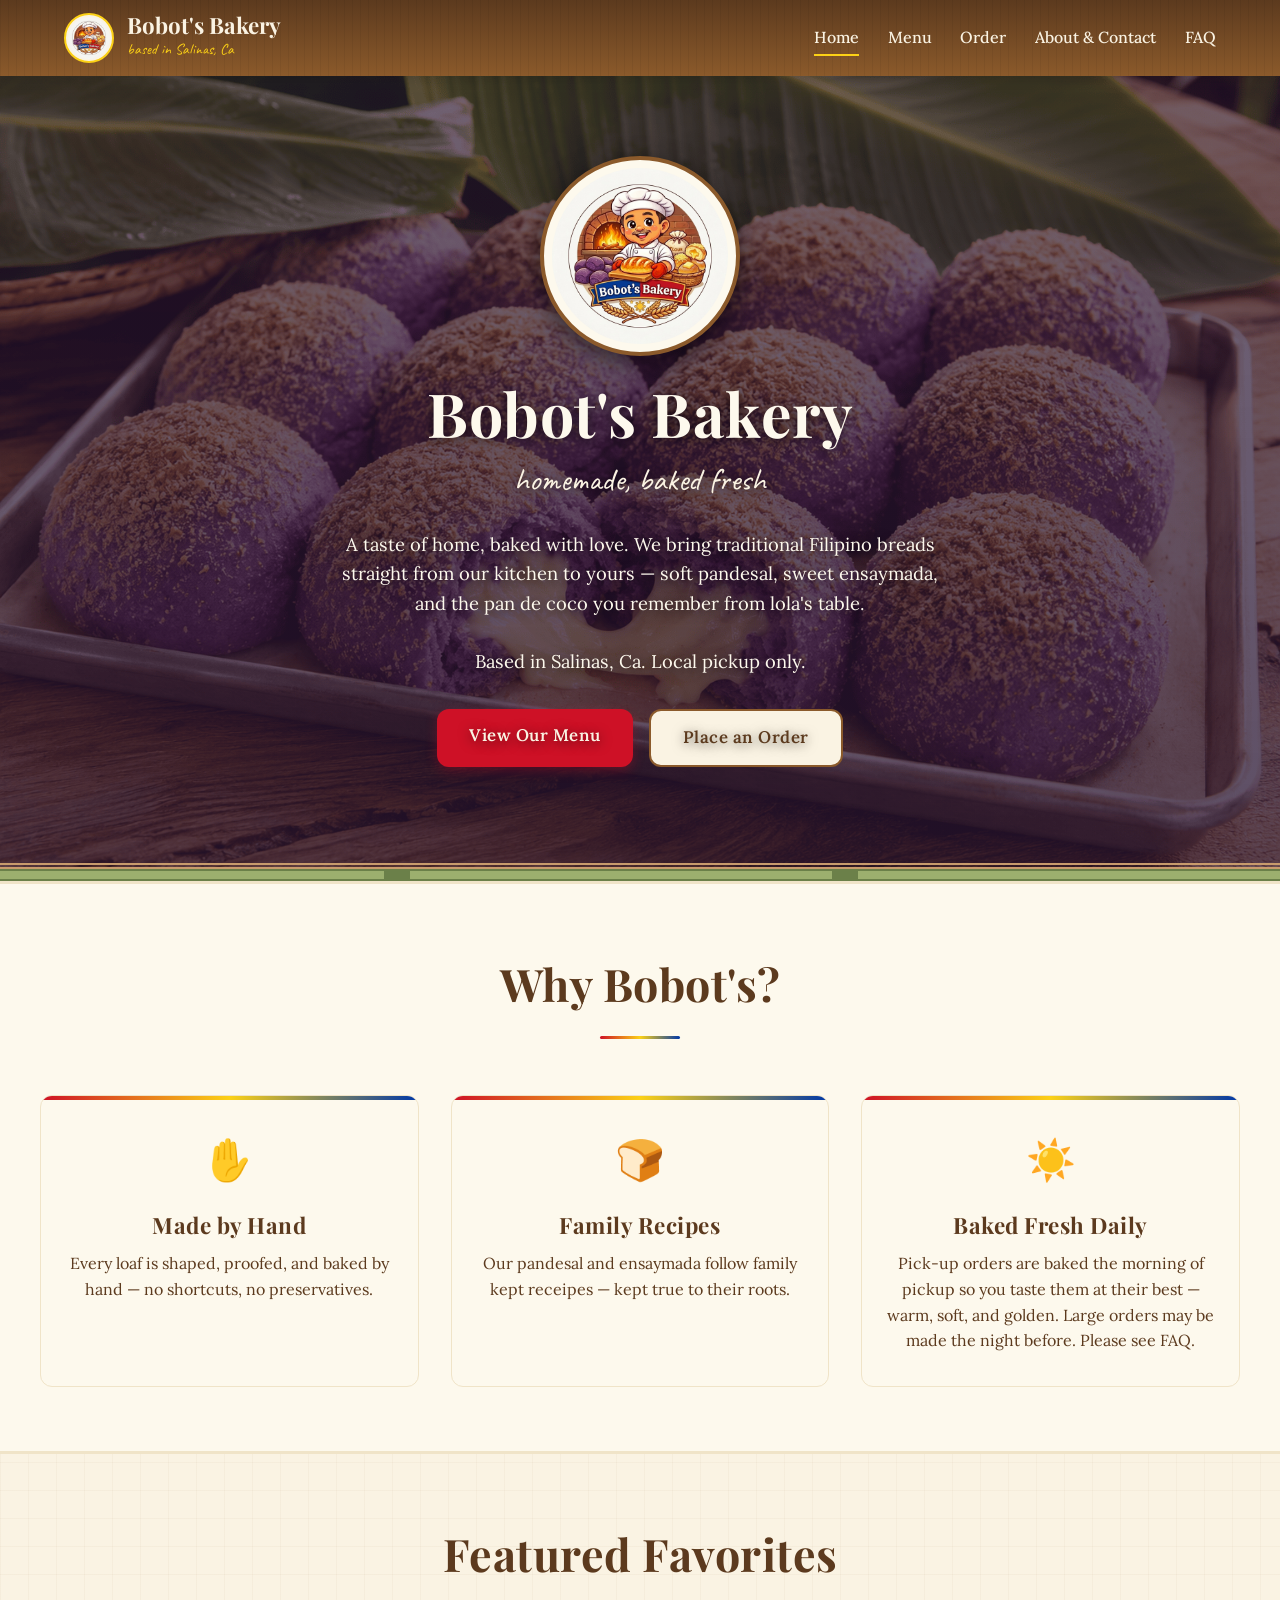
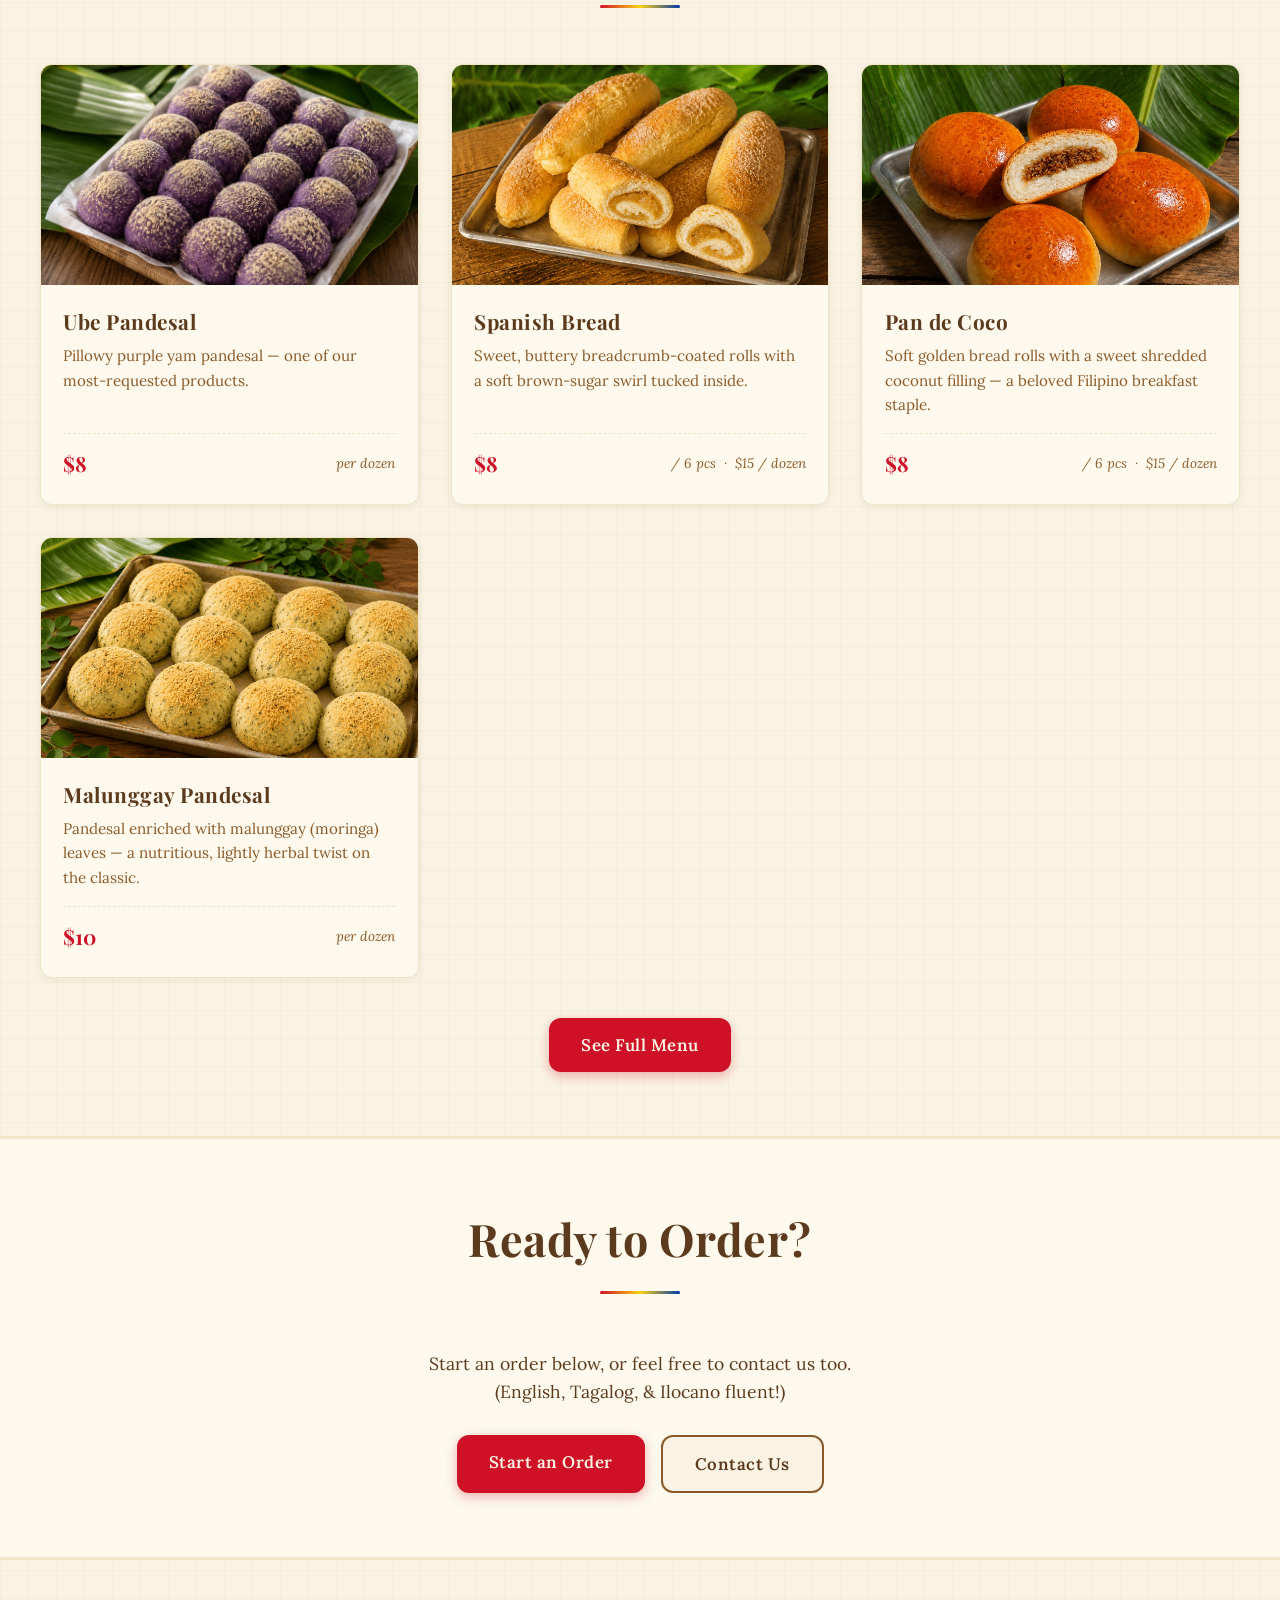
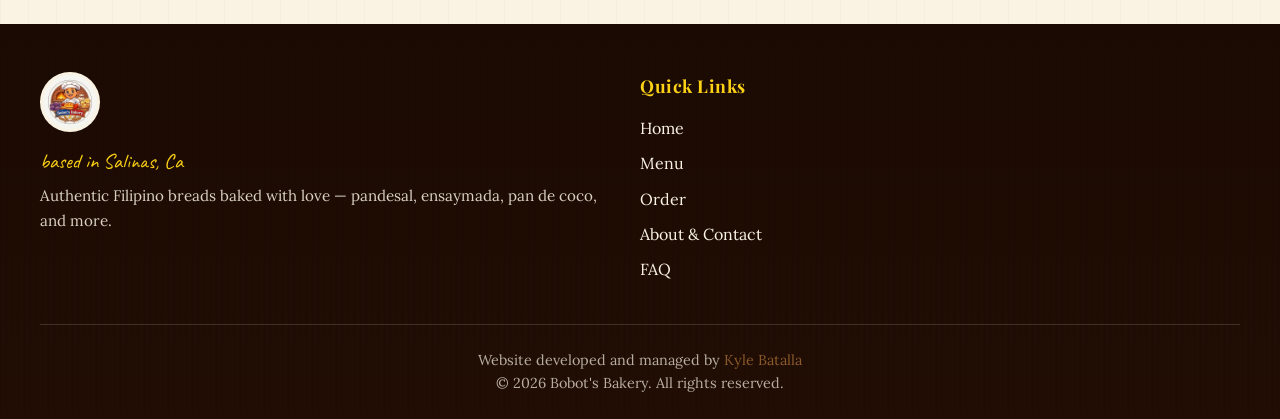
==== index.html @ acd52912 "add seo" ====
<!DOCTYPE html>
<html lang="en">
<head>
  <meta charset="UTF-8">
  <meta name="viewport" content="width=device-width, initial-scale=1.0">
  <title>Filipino Bakery in Salinas, CA | Fresh Pandesal & Ube Bread</title>
  <meta name="description" content="Authentic Filipino bakery in Salinas, California. Pandesal, ensaymada, spanish bread, pan de coco — homemade and baked fresh daily.">
  <link rel="icon" type="image/svg+xml" href="images/logo.png">
  <link href="https://fonts.googleapis.com/css2?family=Playfair+Display:wght@400;700&family=Lora:wght@400;500;600&family=Caveat:wght@400;700&display=swap" rel="stylesheet">
  <link rel="stylesheet" href="styles.css">
  <script type="application/ld+json">
  {
    "@context": "https://schema.org",
    "@type": "Bakery",
    "name": "Bobots Bakery",
    "image": "https://bobotsbakery.com/images/logo.png",
    "address": {
      "@type": "PostalAddress",
      "addressLocality": "Salinas",
      "addressRegion": "CA",
      "addressCountry": "US"
    },
    "servesCuisine": "Filipino",
    "url": "https://bobotsbakery.com"
  }
</script>
</head>
<body>
  <header class="site-header">
    <div class="nav-container">
      <a href="index.html" class="brand">
        <img src="images/logo.png" alt="Bobot's Bakery logo">
        <div class="brand-text">
          <span class="brand-name">Bobot's Bakery</span>
          <span class="brand-sub">based in Salinas, Ca</span>
        </div>
      </a>
      <button class="nav-toggle" aria-label="Toggle navigation">&#9776;</button>
      <ul class="nav-links">
        <li><a href="index.html" class="active">Home</a></li>
        <li><a href="menu.html">Menu</a></li>
        <li><a href="order.html">Order</a></li>
        <li><a href="contact.html">About &amp; Contact</a></li>
        <li><a href="faq.html">FAQ</a></li>
      </ul>
    </div>
  </header>

  <main>
    <section class="hero hero-home">
      <div class="hero-inner">
        <img src="images/logo.png" alt="Bobot's Bakery" class="hero-logo">
        <h1>Bobot's Bakery</h1>
        <p class="tagline">homemade, baked fresh</p>
        <p class="lead">
          A taste of home, baked with love. We bring traditional Filipino breads
          straight from our kitchen to yours — soft pandesal, sweet ensaymada,
          and the pan de coco you remember from lola's table.
          <br><br>
          Based in Salinas, Ca. Local pickup only.
        </p>
        <div class="btn-row">
          <a href="menu.html" class="btn btn-primary">View Our Menu</a>
          <a href="order.html" class="btn btn-secondary">Place an Order</a>
        </div>
      </div>
    </section>

    <div class="bamboo-divider"></div>

    <section class="section-alt">
      <div class="container">
        <h2 class="section-title">Why Bobot's?</h2>
        <div class="featured-grid">
          <div class="feature-card">
            <div class="feature-icon">&#9995;</div>
            <h3>Made by Hand</h3>
            <p>Every loaf is shaped, proofed, and baked by hand — no shortcuts, no preservatives.</p>
          </div>
          <div class="feature-card">
            <div class="feature-icon">&#127838;</div>
            <h3>Family Recipes</h3>
            <p>Our pandesal and ensaymada follow family kept receipes — kept true to their roots.</p>
          </div>
          <div class="feature-card">
            <div class="feature-icon">&#9728;&#65039;</div>
            <h3>Baked Fresh Daily</h3>
            <p>Pick-up orders are baked the morning of pickup so you taste them at their best — warm, soft, and golden. Large orders may be made the night before. Please see FAQ.</p>
          </div>
        </div>
      </div>
    </section>

    <section>
      <div class="container">
        <h2 class="section-title">Featured Favorites</h2>
        <div class="menu-grid">

          <article class="menu-item">
            <div class="menu-item-img">
              <img src="images/ubepandesal2.png" alt="Ube Pandesal placeholder">
            </div>
            <div class="menu-item-body">
              <h3>Ube Pandesal</h3>
              <p class="menu-item-desc">Pillowy purple yam pandesal — one of our most-requested products.</p>
              <div class="menu-item-price">
                <span class="price-amount">$8</span>
                <span class="price-unit">per dozen</span>
              </div>
            </div>
          </article>
          
          <article class="menu-item">
            <div class="menu-item-img">
              <img src="images/spanish2.png" alt="Spanish Bread placeholder">
            </div>
            <div class="menu-item-body">
              <h3>Spanish Bread</h3>
              <p class="menu-item-desc">Sweet, buttery breadcrumb-coated rolls with a soft brown-sugar swirl tucked inside.</p>
              <div class="menu-item-price">
                <span class="price-amount">$8</span>
                <span class="price-unit">/ 6 pcs &nbsp;·&nbsp; $15 / dozen</span>
              </div>
            </div>
          </article>

          <article class="menu-item">
            <div class="menu-item-img">
              <img src="images/coco2.png" alt="Pan de coco placeholder">
            </div>
            <div class="menu-item-body">
              <h3>Pan de Coco</h3>
              <p class="menu-item-desc">Soft golden bread rolls with a sweet shredded coconut filling — a beloved Filipino breakfast staple.</p>
              <div class="menu-item-price">
                <span class="price-amount">$8</span>
                <span class="price-unit">/ 6 pcs &nbsp;·&nbsp; $15 / dozen</span>
              </div>
            </div>
          </article>

          <article class="menu-item">
            <div class="menu-item-img">
              <img src="images/mal3.png"  alt="Malunggay placeholder">
            </div>
            <div class="menu-item-body">
              <h3>Malunggay Pandesal</h3>
              <p class="menu-item-desc">Pandesal enriched with malunggay (moringa) leaves — a nutritious, lightly herbal twist on the classic.</p>
             <div class="menu-item-price">
                <span class="price-amount">$10</span>
                <span class="price-unit">per dozen</span>
              </div>
            </div>
          </article>

        </div>
        <div style="text-align:center; margin-top:2.5rem;">
          <a href="menu.html" class="btn btn-primary">See Full Menu</a>
        </div>
      </div>
    </section>

    <section class="section-alt">
      <div class="container" style="text-align:center; max-width:700px;">
        <h2 class="section-title">Ready to Order?</h2>
        <p style="font-size:1.1rem; margin-bottom:1.8rem;">
          Start an order below, or feel free to contact us too.<br>(English, Tagalog, & Ilocano fluent!)
        </p>
        <div class="btn-row">
          <a href="order.html" class="btn btn-primary">Start an Order</a>
          <a href="contact.html" class="btn btn-secondary">Contact Us</a>
        </div>
      </div>
    </section>
  </main>

  <footer class="site-footer">
    <div class="footer-grid">
      <div class="footer-brand">
        <img src="images/logo.png" alt="Bobot's Bakery">
        <p style="font-family: var(--font-accent); font-size:1.3rem; color: var(--flag-yellow); margin-bottom:0.4rem;">based in Salinas, Ca</p>
        <p style="font-size:0.95rem; opacity:0.85;">Authentic Filipino breads baked with love — pandesal, ensaymada, pan de coco, and more.</p>
      </div>
      <div>
        <h4>Quick Links</h4>
        <ul>
          <li><a href="index.html">Home</a></li>
          <li><a href="menu.html">Menu</a></li>
          <li><a href="order.html">Order</a></li>
          <li><a href="contact.html">About &amp; Contact</a></li>
          <li><a href="faq.html">FAQ</a></li>
        </ul>
      </div>

    </div>
    <div class="footer-bottom">
      Website developed and managed by <a href="https://kylejbatalla.github.io/Portfolio-Website/">Kyle Batalla</a><br>
      &copy; <span id="year">2026</span> Bobot's Bakery. All rights reserved.
    </div>
  </footer>

  <script src="config.js"></script>
  <script src="script.js"></script>
</body>
</html>
---- styles.css ----
:root {
  /* Warm wood & bamboo palette */
  --cream: #faf3e3;
  --cream-light: #fdf9ed;
  --cream-dark: #f0e4c8;
  --wood-light: #c89b6c;
  --wood: #8b5a2b;
  --wood-dark: #5c3a1e;
  --bamboo: #9caf6e;
  --bamboo-dark: #6b8049;

  /* Filipino flag accents (from logo) */
  --flag-red: #ce1126;
  --flag-blue: #0038a8;
  --flag-yellow: #fcd116;

  /* Bread-inspired tones */
  --crust: #b87a3d;
  --ube: #6b4a8a;
  --pandan: #8fb86c;

  /* Type */
  --font-display: 'Playfair Display', 'Georgia', serif;
  --font-body: 'Lora', 'Georgia', serif;
  --font-accent: 'Caveat', 'Brush Script MT', cursive;

  /* Layout */
  --max-w: 1200px;
  --radius: 12px;
}

* { box-sizing: border-box; margin: 0; padding: 0; }

html { scroll-behavior: smooth; }

body {
  font-family: var(--font-body);
  color: var(--wood-dark);
  background-color: var(--cream);
  line-height: 1.6;
  /* Bahay kubo bamboo weave texture using SVG pattern */
  background-image:
    repeating-linear-gradient(0deg, rgba(139,90,43,0.04) 0px, rgba(139,90,43,0.04) 1px, transparent 1px, transparent 28px),
    repeating-linear-gradient(90deg, rgba(139,90,43,0.04) 0px, rgba(139,90,43,0.04) 1px, transparent 1px, transparent 28px);
}

img { max-width: 100%; display: block; }

a { color: var(--wood); text-decoration: none; transition: color 0.2s; }
a:hover { color: var(--flag-red); }

/* ===== TYPOGRAPHY ===== */
h1, h2, h3, h4 {
  font-family: var(--font-display);
  color: var(--wood-dark);
  font-weight: 700;
  letter-spacing: 0.5px;
}

h1 { font-size: clamp(2.2rem, 5vw, 3.8rem); line-height: 1.1; }
h2 { font-size: clamp(1.8rem, 4vw, 2.8rem); margin-bottom: 1rem; }
h3 { font-size: 1.4rem; margin-bottom: 0.5rem; }

.tagline {
  font-family: var(--font-accent);
  font-size: 1.6rem;
  color: var(--flag-red);
  font-weight: 400;
}

.section-title {
  text-align: center;
  position: relative;
  padding-bottom: 1rem;
  margin-bottom: 2.5rem;
}

.section-title::after {
  content: '';
  display: block;
  width: 80px;
  height: 3px;
  background: linear-gradient(to right, var(--flag-red), var(--flag-yellow), var(--flag-blue));
  margin: 1rem auto 0;
  border-radius: 2px;
}

/* ===== HEADER / NAV ===== */
.site-header {
  background: linear-gradient(180deg, #5c3a1e 0%, #8b5a2b 100%);
  color: var(--cream);
  position: sticky;
  top: 0;
  z-index: 100;
  box-shadow: 0 2px 12px rgba(0,0,0,0.15);
  /* Wood grain effect */
  background-image:
    linear-gradient(180deg, #5c3a1e 0%, #8b5a2b 100%),
    repeating-linear-gradient(90deg, rgba(0,0,0,0.05) 0px, rgba(0,0,0,0.05) 1px, transparent 1px, transparent 8px);
  background-blend-mode: multiply;
}

.nav-container {
  max-width: var(--max-w);
  margin: 0 auto;
  padding: 0.8rem 1.5rem;
  display: flex;
  align-items: center;
  justify-content: space-between;
}

.brand {
  display: flex;
  align-items: center;
  gap: 0.8rem;
}

.brand img {
  width: 50px;
  height: 50px;
  border-radius: 50%;
  background: var(--cream);
  padding: 2px;
  border: 2px solid var(--flag-yellow);
}

.brand-text { display: flex; flex-direction: column; }
.brand-name {
  font-family: var(--font-display);
  font-size: 1.4rem;
  color: var(--cream);
  font-weight: 700;
  line-height: 1;
}
.brand-sub {
  font-family: var(--font-accent);
  font-size: 0.95rem;
  color: var(--flag-yellow);
}

.nav-links {
  list-style: none;
  display: flex;
  gap: 1.8rem;
  align-items: center;
}

.nav-links a {
  color: var(--cream);
  font-weight: 500;
  font-size: 1rem;
  position: relative;
  padding: 0.3rem 0;
}

.nav-links a:hover { color: var(--flag-yellow); }

.nav-links a.active::after,
.nav-links a:hover::after {
  content: '';
  position: absolute;
  left: 0; right: 0; bottom: -4px;
  height: 2px;
  background: var(--flag-yellow);
}

.nav-toggle {
  display: none;
  background: none;
  border: none;
  color: var(--cream);
  font-size: 1.8rem;
  cursor: pointer;
}

/* ===== HERO ===== */
.hero {
  position: relative;
  padding: 5rem 1.5rem 6rem;
  text-align: center;
  background:
    linear-gradient(rgba(250,243,227,0.85), rgba(250,243,227,0.95)),
    repeating-linear-gradient(45deg, rgba(139,90,43,0.06) 0px, rgba(139,90,43,0.06) 2px, transparent 2px, transparent 12px);
  border-bottom: 6px double var(--wood-light);
}

.hero-inner {
  max-width: 800px;
  margin: 0 auto;
}

.hero img.hero-logo {
  width: 200px;
  height: 200px;
  margin: 0 auto 1.5rem;
  border-radius: 50%;
  background: var(--cream-light);
  padding: 8px;
  border: 4px solid var(--wood);
  box-shadow: 0 8px 24px rgba(92,58,30,0.25);
}

.hero h1 {
  color: var(--wood-dark);
  margin-bottom: 0.5rem;
}

.hero .tagline {
  font-size: 2rem;
  margin-bottom: 1.5rem;
}

.hero p.lead {
  font-size: 1.15rem;
  color: var(--wood);
  margin-bottom: 2rem;
  max-width: 600px;
  margin-left: auto;
  margin-right: auto;
}

/* Home page hero: ube pandesal photo background */
.hero.hero-home {
  background:
    linear-gradient(rgba(40, 20, 50, 0.65), rgba(40, 20, 50, 0.75)),
    url("images/ubepancheese.png") center / cover no-repeat;
}

.hero.hero-home .hero-inner {
  position: relative;
  z-index: 1;
  text-shadow: 0 2px 12px rgba(0, 0, 0, 0.6);
}

.hero.hero-home img.hero-logo {
  box-shadow: 0 8px 24px rgba(0, 0, 0, 0.5);
}

.hero.hero-home h1 {
  color: var(--cream-light);
}

.hero.hero-home .tagline {
  color: var(--cream);
}

.hero.hero-home p.lead {
  color: var(--cream-light);
}

/* ===== BUTTONS ===== */
.btn {
  display: inline-block;
  padding: 0.85rem 2rem;
  font-family: var(--font-body);
  font-size: 1.05rem;
  font-weight: 600;
  border-radius: var(--radius);
  cursor: pointer;
  transition: all 0.25s ease;
  border: none;
  text-align: center;
  letter-spacing: 0.5px;
}

.btn-primary {
  background: var(--flag-red);
  color: var(--cream);
  box-shadow: 0 4px 12px rgba(206,17,38,0.3);
}
.btn-primary:hover {
  background: #a00d1e;
  color: var(--cream);
  transform: translateY(-2px);
  box-shadow: 0 6px 16px rgba(206,17,38,0.4);
}

.btn-secondary {
  background: var(--cream);
  color: var(--wood-dark);
  border: 2px solid var(--wood);
}
.btn-secondary:hover {
  background: var(--wood);
  color: var(--cream);
  transform: translateY(-2px);
}

.btn-row {
  display: flex;
  gap: 1rem;
  justify-content: center;
  flex-wrap: wrap;
}

/* ===== SECTIONS ===== */
section {
  padding: 4rem 1.5rem;
}

.container {
  max-width: var(--max-w);
  margin: 0 auto;
}

.section-alt {
  background: var(--cream-light);
  border-top: 3px solid var(--cream-dark);
  border-bottom: 3px solid var(--cream-dark);
}

/* ===== FEATURED CARDS (Home) ===== */
.featured-grid {
  display: grid;
  grid-template-columns: repeat(auto-fit, minmax(260px, 1fr));
  gap: 2rem;
  margin-top: 2rem;
}

.feature-card {
  background: var(--cream-light);
  border: 1px solid var(--cream-dark);
  border-radius: var(--radius);
  padding: 2rem 1.5rem;
  text-align: center;
  transition: transform 0.25s, box-shadow 0.25s;
  position: relative;
  overflow: hidden;
}

.feature-card::before {
  content: '';
  position: absolute;
  top: 0; left: 0; right: 0;
  height: 4px;
  background: linear-gradient(to right, var(--flag-red), var(--flag-yellow), var(--flag-blue));
}

.feature-card:hover {
  transform: translateY(-4px);
  box-shadow: 0 10px 25px rgba(92,58,30,0.15);
}

.feature-icon {
  font-size: 2.5rem;
  margin-bottom: 1rem;
}

/* ===== MENU GRID ===== */
.menu-categories {
  display: flex;
  justify-content: center;
  gap: 0.5rem;
  margin-bottom: 2rem;
  flex-wrap: wrap;
}

.menu-grid {
  display: grid;
  grid-template-columns: repeat(auto-fill, minmax(280px, 1fr));
  gap: 2rem;
}

.menu-item {
  background: var(--cream-light);
  border-radius: var(--radius);
  overflow: hidden;
  border: 1px solid var(--cream-dark);
  box-shadow: 0 2px 8px rgba(92,58,30,0.08);
  transition: transform 0.25s, box-shadow 0.25s;
  display: flex;
  flex-direction: column;
}

.menu-item:hover {
  transform: translateY(-4px);
  box-shadow: 0 8px 20px rgba(92,58,30,0.15);
}

.menu-item-img {
  width: 100%;
  height: 220px;
  background: var(--cream-dark);
  display: flex;
  align-items: center;
  justify-content: center;
  position: relative;
  overflow: hidden;
}

.menu-item-img svg {
  width: 100%;
  height: 100%;
}

.menu-item-img .placeholder-label {
  position: absolute;
  bottom: 0.5rem;
  right: 0.5rem;
  background: rgba(255,255,255,0.85);
  font-size: 0.7rem;
  padding: 0.15rem 0.5rem;
  border-radius: 4px;
  color: var(--wood-dark);
  font-style: italic;
}

.menu-item-body {
  padding: 1.2rem 1.4rem 1.5rem;
  flex: 1;
  display: flex;
  flex-direction: column;
}

.menu-item h3 {
  font-size: 1.3rem;
  margin-bottom: 0.4rem;
}

.menu-item-desc {
  color: var(--wood);
  font-size: 0.95rem;
  margin-bottom: 1rem;
  flex: 1;
}

.menu-item-price {
  display: flex;
  justify-content: space-between;
  align-items: center;
  padding-top: 0.8rem;
  border-top: 1px dashed var(--cream-dark);
}

.price-amount {
  font-family: var(--font-display);
  font-size: 1.3rem;
  color: var(--flag-red);
  font-weight: 700;
}

.price-unit {
  font-size: 0.85rem;
  color: var(--wood);
  font-style: italic;
}

/* ===== ORDER PAGE ===== */
.order-wrapper {
  max-width: 800px;
  margin: 0 auto;
}

.coming-soon-banner {
  background: linear-gradient(135deg, var(--flag-yellow) 0%, #f4b942 100%);
  color: var(--wood-dark);
  padding: 1.2rem 1.5rem;
  border-radius: var(--radius);
  margin-bottom: 2rem;
  border: 2px dashed var(--wood);
  text-align: center;
}

.coming-soon-banner strong {
  font-family: var(--font-display);
  font-size: 1.2rem;
  display: block;
  margin-bottom: 0.3rem;
}

.order-form {
  background: var(--cream-light);
  padding: 2.5rem;
  border-radius: var(--radius);
  border: 1px solid var(--cream-dark);
  box-shadow: 0 4px 16px rgba(92,58,30,0.1);
  position: relative;
}

.form-group {
  margin-bottom: 1.5rem;
}

.form-group label {
  display: block;
  margin-bottom: 0.4rem;
  font-weight: 600;
  color: var(--wood-dark);
}

.form-group input,
.form-group textarea,
.form-group select {
  width: 100%;
  padding: 0.7rem 0.9rem;
  border: 1px solid var(--cream-dark);
  border-radius: 8px;
  font-family: var(--font-body);
  font-size: 1rem;
  background: var(--cream);
  color: var(--wood-dark);
  transition: border-color 0.2s, box-shadow 0.2s;
}

.form-group input:focus,
.form-group textarea:focus,
.form-group select:focus {
  outline: none;
  border-color: var(--wood);
  box-shadow: 0 0 0 3px rgba(139,90,43,0.15);
}

/* Date inputs: iOS Safari hides the native calendar icon and ignores some
   sizing rules. Reset its appearance so it matches other inputs, and draw
   our own calendar icon via background SVG. */
.form-group input[type="date"] {
  -webkit-appearance: none;
  appearance: none;
  position: relative; /* positioning context for the picker-indicator overlay */
  min-height: calc(1rem * 1.6 + 0.7rem * 2 + 2px); /* match text-input height */
  padding-right: 2.4rem; /* room for the icon */
  background-image: url("data:image/svg+xml;utf8,<svg xmlns='http://www.w3.org/2000/svg' viewBox='0 0 24 24' fill='none' stroke='%238b5a2b' stroke-width='2' stroke-linecap='round' stroke-linejoin='round'><rect x='3' y='4' width='18' height='18' rx='2' ry='2'/><line x1='16' y1='2' x2='16' y2='6'/><line x1='8' y1='2' x2='8' y2='6'/><line x1='3' y1='10' x2='21' y2='10'/></svg>");
  background-repeat: no-repeat;
  background-position: right 0.85rem center;
  background-size: 1.1rem 1.1rem;
}

/* Hide the desktop-Chrome native indicator since we now draw our own,
   so the icon doesn't appear twice on Chrome. We stretch the invisible
   indicator over the entire input so clicking anywhere in the field
   opens the date picker (Chromium only fires the picker via this element,
   not via clicks on the input's text area). */
.form-group input[type="date"]::-webkit-calendar-picker-indicator {
  opacity: 0;
  position: absolute;
  inset: 0;
  width: auto;
  height: auto;
  cursor: pointer;
}

/* Firefox-only: Gecko ignores ::-webkit-calendar-picker-indicator and has
   no equivalent pseudo-element, so the native icon can't be hidden.
   Drop our custom SVG on Firefox and let the native indicator show. */
@-moz-document url-prefix() {
  .form-group input[type="date"] {
    background-image: none;
    padding-right: 0.9rem;
  }
}

/* Indeterminate progress bar shown while an order is being sent.
   A red/yellow Philippine-flag-themed stripe slides left-to-right. */
.bobots-progress {
  position: relative;
  height: 10px;
  width: 100%;
  background: rgba(139, 90, 43, 0.15); /* faint wood-tone track */
  border-radius: 5px;
  overflow: hidden;
  margin-top: 0.75rem;
}
.bobots-progress::after {
  content: '';
  position: absolute;
  left: -35%;
  top: 0;
  height: 100%;
  width: 35%;
  border-radius: 5px;
  background: linear-gradient(
    90deg,
    var(--flag-red) 0%,
    var(--flag-yellow) 50%,
    var(--flag-red) 100%
  );
  animation: bobots-progress-slide 1.2s ease-in-out infinite;
}
@keyframes bobots-progress-slide {
  0%   { left: -35%; }
  100% { left: 100%; }
}

.form-row {
  display: grid;
  grid-template-columns: 1fr 1fr;
  gap: 1rem;
}

.order-items-table {
  width: 100%;
  border-collapse: collapse;
  margin-bottom: 1rem;
}

.order-items-table th {
  text-align: left;
  padding: 0.6rem 0.5rem;
  border-bottom: 2px solid var(--wood);
  color: var(--wood-dark);
  font-family: var(--font-display);
}

.order-items-table td {
  padding: 0.6rem 0.5rem;
  border-bottom: 1px solid var(--cream-dark);
}

.order-items-table input[type="number"] {
  width: 70px;
  padding: 0.4rem;
  border: 1px solid var(--cream-dark);
  border-radius: 6px;
  background: var(--cream);
}

.disabled-overlay {
  position: relative;
}

.disabled-overlay::after {
  content: 'Online ordering coming soon';
  position: absolute;
  bottom: -2.5rem;
  left: 0; right: 0;
  text-align: center;
  font-style: italic;
  color: var(--wood);
  font-size: 0.9rem;
}

/* ===== CONTACT PAGE ===== */
.contact-grid {
  display: grid;
  grid-template-columns: 1fr 1fr;
  gap: 2.5rem;
  margin-top: 2rem;
}

.contact-card {
  background: var(--cream-light);
  padding: 2rem;
  border-radius: var(--radius);
  border: 1px solid var(--cream-dark);
}

.contact-card h3 {
  display: flex;
  align-items: center;
  gap: 0.6rem;
  color: var(--flag-red);
}

.contact-method {
  display: flex;
  align-items: center;
  gap: 0.8rem;
  padding: 0.8rem 0;
  border-bottom: 1px dashed var(--cream-dark);
}

.contact-method:last-child { border-bottom: none; }

.contact-icon {
  width: 40px;
  height: 40px;
  background: var(--wood);
  color: var(--cream);
  border-radius: 50%;
  display: flex;
  align-items: center;
  justify-content: center;
  flex-shrink: 0;
  font-size: 1.1rem;
}

.contact-method-label {
  font-size: 0.85rem;
  color: var(--wood);
  text-transform: uppercase;
  letter-spacing: 1px;
}

.contact-method-value {
  font-size: 1.05rem;
  font-weight: 600;
  color: var(--wood-dark);
}

.about-text p {
  margin-bottom: 1rem;
  font-size: 1.05rem;
  color: var(--wood-dark);
}

/* ===== FOOTER ===== */
.site-footer {
  background: var(--wood-dark);
  color: var(--cream);
  padding: 3rem 1.5rem 1.5rem;
  margin-top: 4rem;
  /* Wooden plank texture */
  background-image:
    linear-gradient(180deg, #4a2e18 0%, #5c3a1e 100%),
    repeating-linear-gradient(90deg, rgba(0,0,0,0.08) 0px, rgba(0,0,0,0.08) 1px, transparent 1px, transparent 6px);
  background-blend-mode: multiply;
}

.footer-grid {
  max-width: var(--max-w);
  margin: 0 auto;
  display: grid;
  grid-template-columns: 2fr 1fr 1fr;
  gap: 2.5rem;
  margin-bottom: 2rem;
}

.footer-brand img {
  width: 60px;
  height: 60px;
  border-radius: 50%;
  background: var(--cream);
  padding: 3px;
  margin-bottom: 0.8rem;
}

.footer-grid h4 {
  color: var(--flag-yellow);
  font-size: 1.1rem;
  margin-bottom: 1rem;
  font-family: var(--font-display);
}

.footer-grid ul { list-style: none; }
.footer-grid li { margin-bottom: 0.6rem; }
.footer-grid a { color: var(--cream); }
.footer-grid a:hover { color: var(--flag-yellow); }

.footer-bottom {
  max-width: var(--max-w);
  margin: 0 auto;
  padding-top: 1.5rem;
  border-top: 1px solid rgba(250,243,227,0.15);
  text-align: center;
  font-size: 0.9rem;
  color: rgba(250,243,227,0.7);
}

/* ===== DECORATIVE BAHAY KUBO ELEMENTS ===== */
.bamboo-divider {
  height: 12px;
  background:
    linear-gradient(90deg,
      var(--bamboo) 0%, var(--bamboo) 30%,
      var(--bamboo-dark) 30%, var(--bamboo-dark) 32%,
      var(--bamboo) 32%, var(--bamboo) 65%,
      var(--bamboo-dark) 65%, var(--bamboo-dark) 67%,
      var(--bamboo) 67%
    );
  border-top: 2px solid var(--bamboo-dark);
  border-bottom: 2px solid var(--bamboo-dark);
  margin: 0;
}

/* ===== RESPONSIVE ===== */
@media (max-width: 768px) {
  .nav-toggle { display: block; }

  .nav-links {
    display: none;
    position: absolute;
    top: 100%;
    left: 0; right: 0;
    background: var(--wood-dark);
    flex-direction: column;
    padding: 1rem 1.5rem;
    gap: 1rem;
    border-top: 2px solid var(--flag-yellow);
  }

  .nav-links.open { display: flex; }

  .hero { padding: 3rem 1.5rem 4rem; }
  .hero img.hero-logo { width: 140px; height: 140px; }

  section { padding: 3rem 1.2rem; }

  .form-row { grid-template-columns: 1fr; }
  .contact-grid { grid-template-columns: 1fr; gap: 1.5rem; }
  .footer-grid { grid-template-columns: 1fr; gap: 1.5rem; text-align: center; }

  .order-form { padding: 1.5rem; }
  .order-items-table { font-size: 0.9rem; }

  .brand-name { font-size: 1.15rem; }
  .brand-sub { font-size: 0.85rem; }
}

@media (max-width: 480px) {
  .menu-item-img { height: 180px; }
  .menu-grid { grid-template-columns: 1fr; }
}

/* ===== PAYMENT OPTIONS (order page) ===== */
.payment-options {
  display: grid;
  grid-template-columns: repeat(3, 1fr);
  gap: 1rem;
  margin-top: 0.5rem;
}

.payment-option {
  position: relative;
  cursor: pointer;
}

.payment-option input[type="radio"] {
  position: absolute;
  opacity: 0;
  width: 0;
  height: 0;
  pointer-events: none;
}

.payment-label {
  display: flex;
  flex-direction: column;
  align-items: center;
  justify-content: center;
  gap: 0.4rem;
  padding: 1rem 0.6rem;
  background: var(--cream);
  border: 2px solid var(--cream-dark);
  border-radius: var(--radius);
  transition: all 0.2s ease;
  text-align: center;
}

.payment-option:hover .payment-label {
  border-color: var(--wood-light);
  background: var(--cream-light);
}

.payment-option input[type="radio"]:checked + .payment-label {
  border-color: var(--flag-red);
  background: #fff7f7;
  box-shadow: 0 4px 12px rgba(206, 17, 38, 0.15);
}

.payment-option input[type="radio"]:focus-visible + .payment-label {
  outline: 3px solid rgba(252, 209, 22, 0.6);
  outline-offset: 2px;
}

.payment-icon {
  font-size: 1.8rem;
  line-height: 1;
}

.payment-name {
  font-family: var(--font-display);
  font-weight: 700;
  color: var(--wood-dark);
  font-size: 1rem;
}

@media (max-width: 480px) {
  .payment-options { grid-template-columns: 1fr; }
}

/* Error state: applied to fieldset when submitted with no selection */
.payment-options.error .payment-label {
  border-color: var(--flag-red);
  background: #fff7f7;
  box-shadow: 0 0 0 3px rgba(206, 17, 38, 0.12);
}

.payment-options.shake {
  animation: payment-shake 0.45s cubic-bezier(0.36, 0.07, 0.19, 0.97) both;
}

@keyframes payment-shake {
  0%, 100% { transform: translateX(0); }
  15%      { transform: translateX(-8px); }
  30%      { transform: translateX(8px); }
  45%      { transform: translateX(-6px); }
  60%      { transform: translateX(6px); }
  75%      { transform: translateX(-3px); }
  90%      { transform: translateX(3px); }
}

.payment-error-msg {
  display: none;
  color: var(--flag-red);
  font-weight: 600;
  font-size: 0.95rem;
  margin: 0.7rem 0 0;
  padding: 0.6rem 0.9rem;
  background: #fde2e2;
  border-radius: 8px;
  border-left: 4px solid var(--flag-red);
}

.payment-error-msg.show { display: block; }

@media (prefers-reduced-motion: reduce) {
  .payment-options.shake { animation: none; }
}

/* ===== FAQ PAGE ===== */
.faq-list {
  max-width: 820px;
  margin: 0 auto;
  display: flex;
  flex-direction: column;
  gap: 1.5rem;
}

.faq-item {
  background: var(--cream-light);
  border: 1px solid var(--cream-dark);
  border-radius: var(--radius);
  padding: 1.6rem 1.8rem;
  position: relative;
  overflow: hidden;
  box-shadow: 0 2px 8px rgba(92, 58, 30, 0.06);
  transition: box-shadow 0.3s, transform 0.3s;
}

.faq-item::before {
  content: '';
  position: absolute;
  top: 0; left: 0; bottom: 0;
  width: 5px;
  background: linear-gradient(to bottom, var(--flag-red), var(--flag-yellow), var(--flag-blue));
}

.faq-item:hover {
  box-shadow: 0 6px 18px rgba(92, 58, 30, 0.12);
  transform: translateY(-2px);
}

.faq-question {
  display: flex;
  align-items: flex-start;
  gap: 0.8rem;
  font-family: var(--font-display);
  font-size: 1.25rem;
  font-weight: 700;
  color: var(--wood-dark);
  line-height: 1.35;
  margin-bottom: 0;
}

.faq-question .q-mark {
  color: var(--flag-red);
  font-weight: 700;
  font-size: 1.4rem;
  flex-shrink: 0;
  margin-top: -0.1rem;
}

.faq-answer {
  display: flex;
  align-items: flex-start;
  gap: 0.8rem;
  margin-top: 0;
  font-size: 1.05rem;
  color: var(--wood);
  line-height: 1.6;
  /* hidden state */
  opacity: 0;
  max-height: 0;
  transform: translateY(20px);
  overflow: hidden;
  transition:
    opacity 0.6s ease 0.15s,
    transform 0.6s cubic-bezier(0.2, 0.8, 0.2, 1) 0.15s,
    max-height 0.7s ease,
    margin-top 0.4s ease;
}

.faq-answer .a-mark {
  color: var(--bamboo-dark);
  font-family: var(--font-display);
  font-weight: 700;
  font-size: 1.15rem;
  flex-shrink: 0;
  margin-top: 0.1rem;
}

/* Revealed state — IntersectionObserver adds .visible */
.faq-item.visible .faq-answer {
  opacity: 1;
  transform: translateY(0);
  max-height: 600px;
  margin-top: 0.9rem;
}

/* If visitor prefers reduced motion or has JS disabled, show answers immediately */
@media (prefers-reduced-motion: reduce) {
  .faq-answer {
    opacity: 1;
    transform: none;
    max-height: 600px;
    margin-top: 0.9rem;
    transition: none;
  }
}

.no-js .faq-answer {
  opacity: 1;
  transform: none;
  max-height: 600px;
  margin-top: 0.9rem;
}

/* FAQ intro / footer */
.faq-intro {
  text-align: center;
  max-width: 640px;
  margin: 0 auto 2.5rem;
  font-size: 1.05rem;
  color: var(--wood);
}

.faq-still-have-questions {
  text-align: center;
  margin-top: 3rem;
  padding: 2rem;
  background: var(--cream-light);
  border-radius: var(--radius);
  border: 2px dashed var(--wood-light);
  max-width: 700px;
  margin-left: auto;
  margin-right: auto;
}
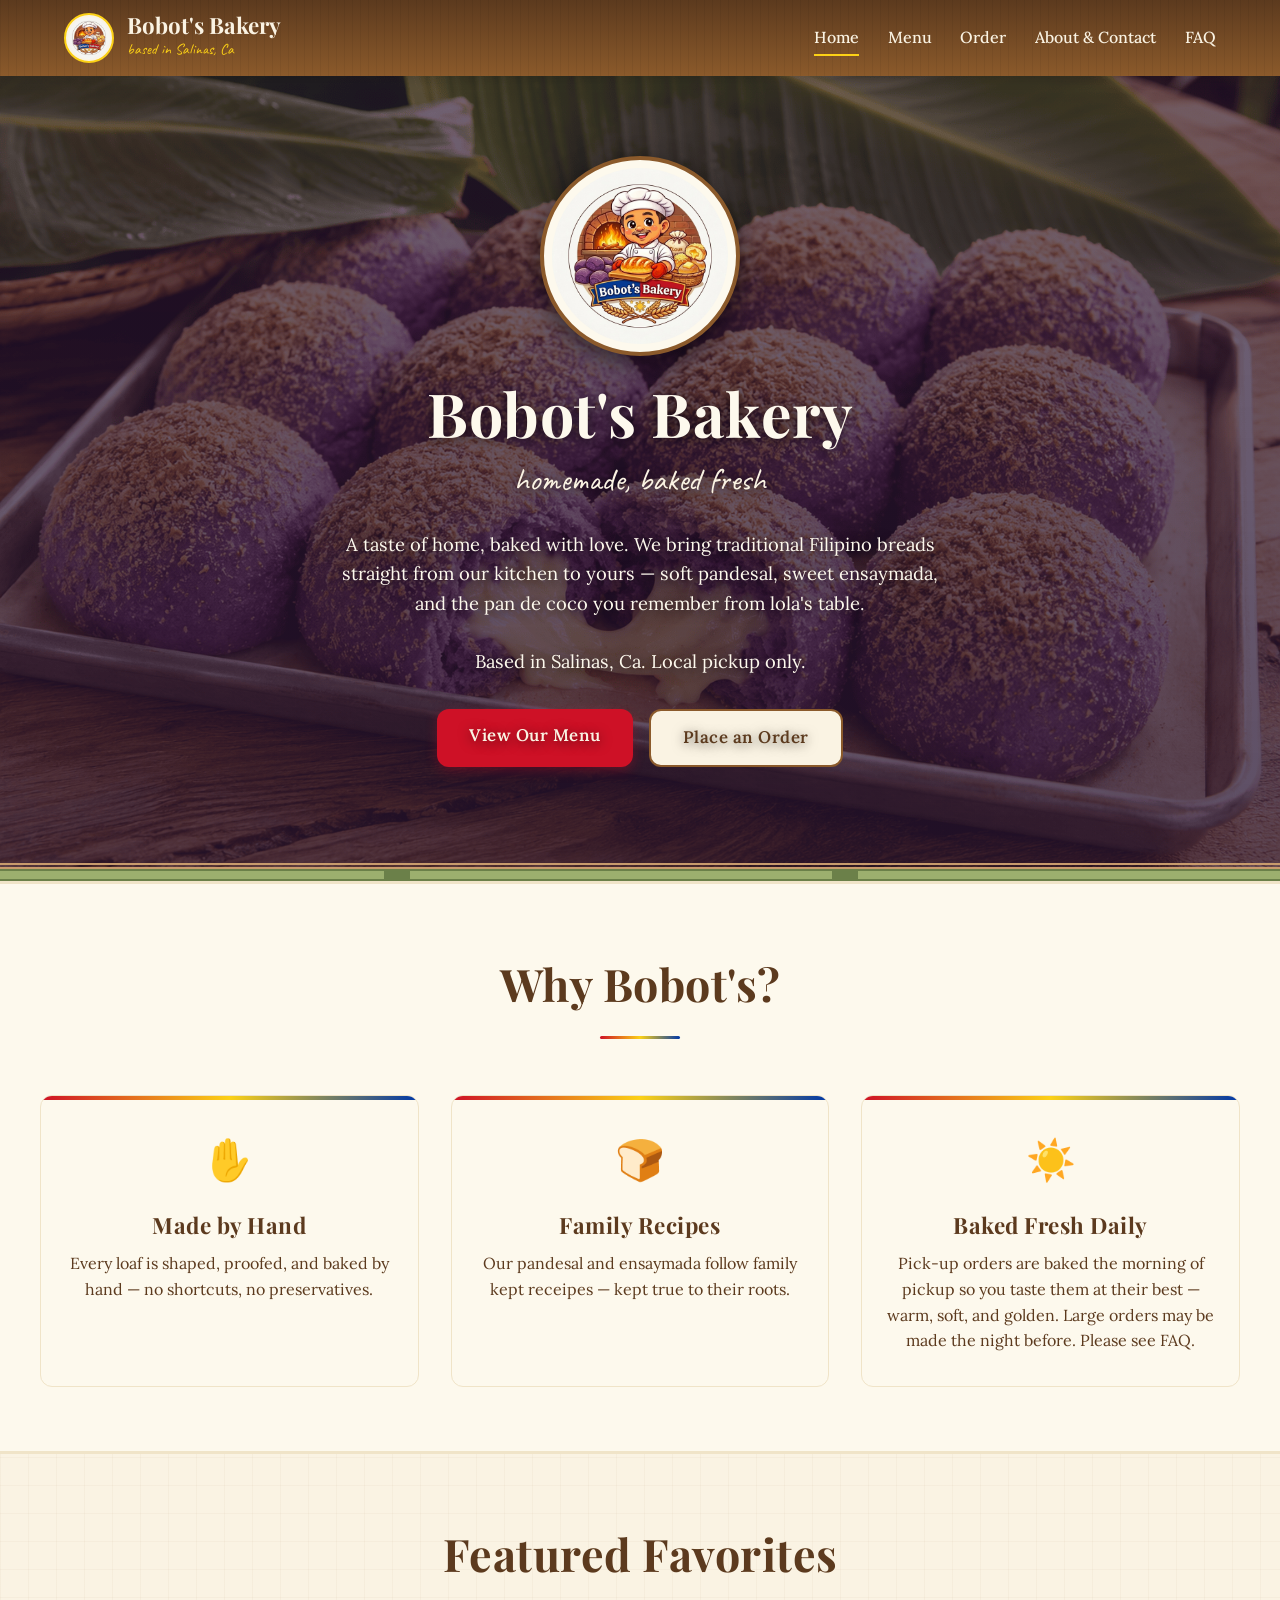
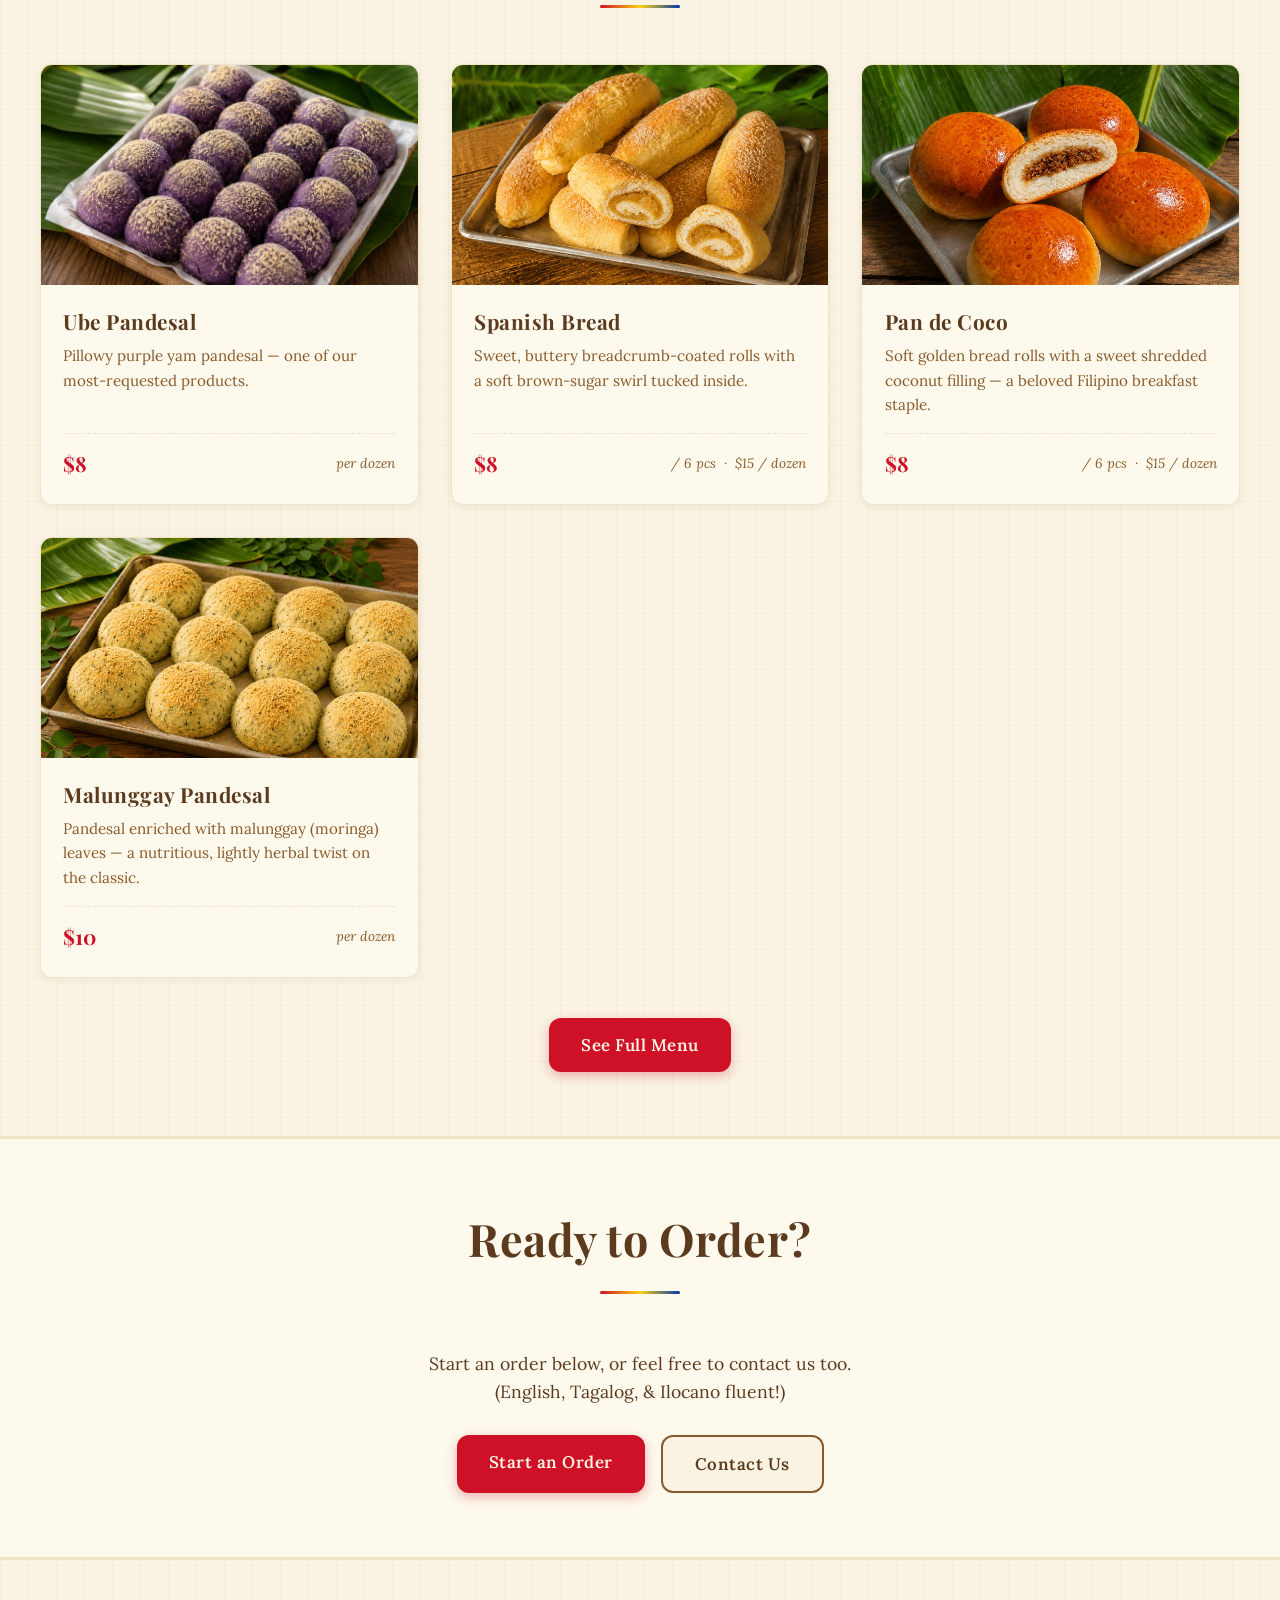
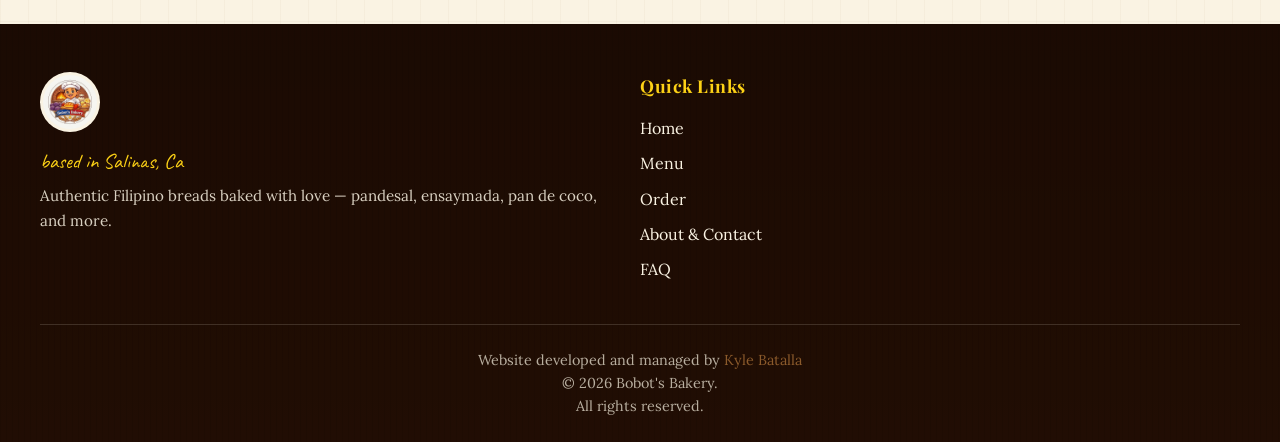
==== commit 91381d07: "update footer" ====
--- a/index.html
+++ b/index.html
@@ -194,7 +194,7 @@
     </div>
     <div class="footer-bottom">
       Website developed and managed by <a href="https://kylejbatalla.github.io/Portfolio-Website/">Kyle Batalla</a><br>
-      &copy; <span id="year">2026</span> Bobot's Bakery. All rights reserved.
+      &copy; <span id="year">2026</span> Bobot's Bakery.<br>All rights reserved.
     </div>
   </footer>
 
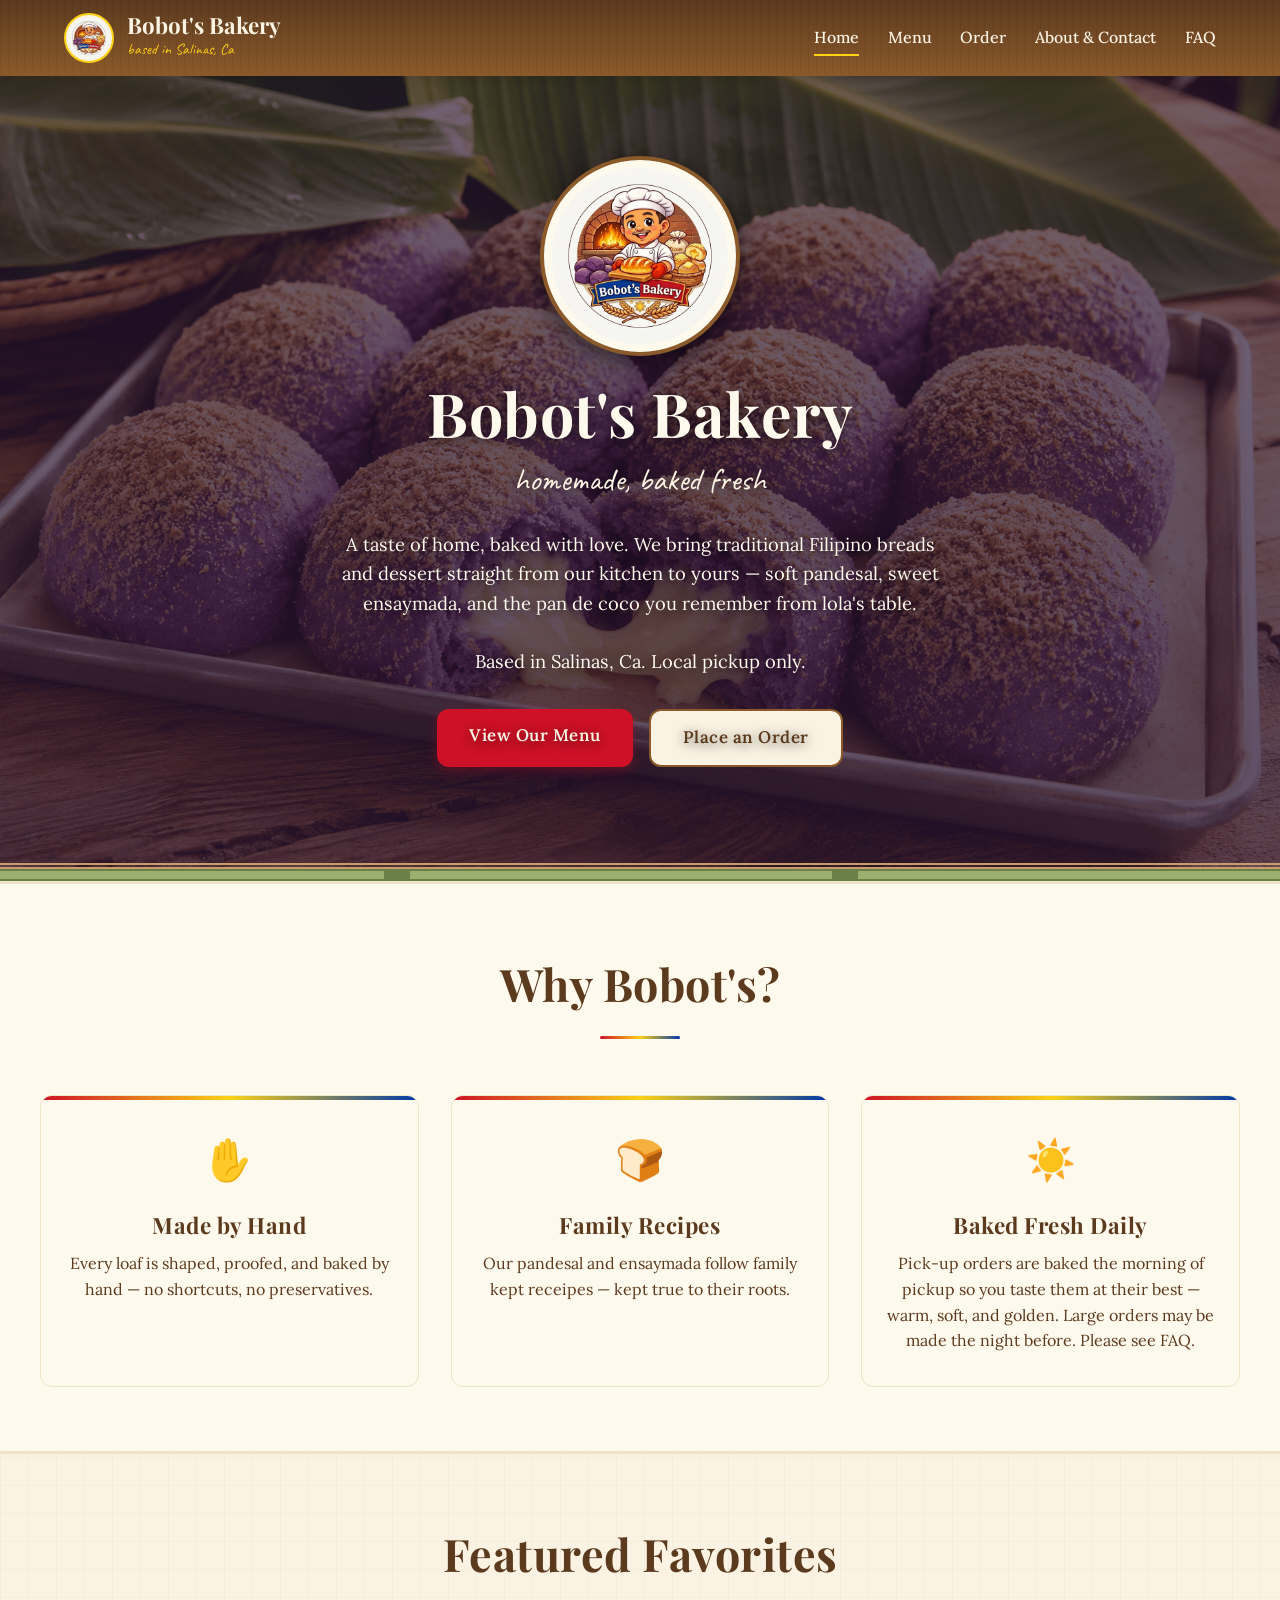
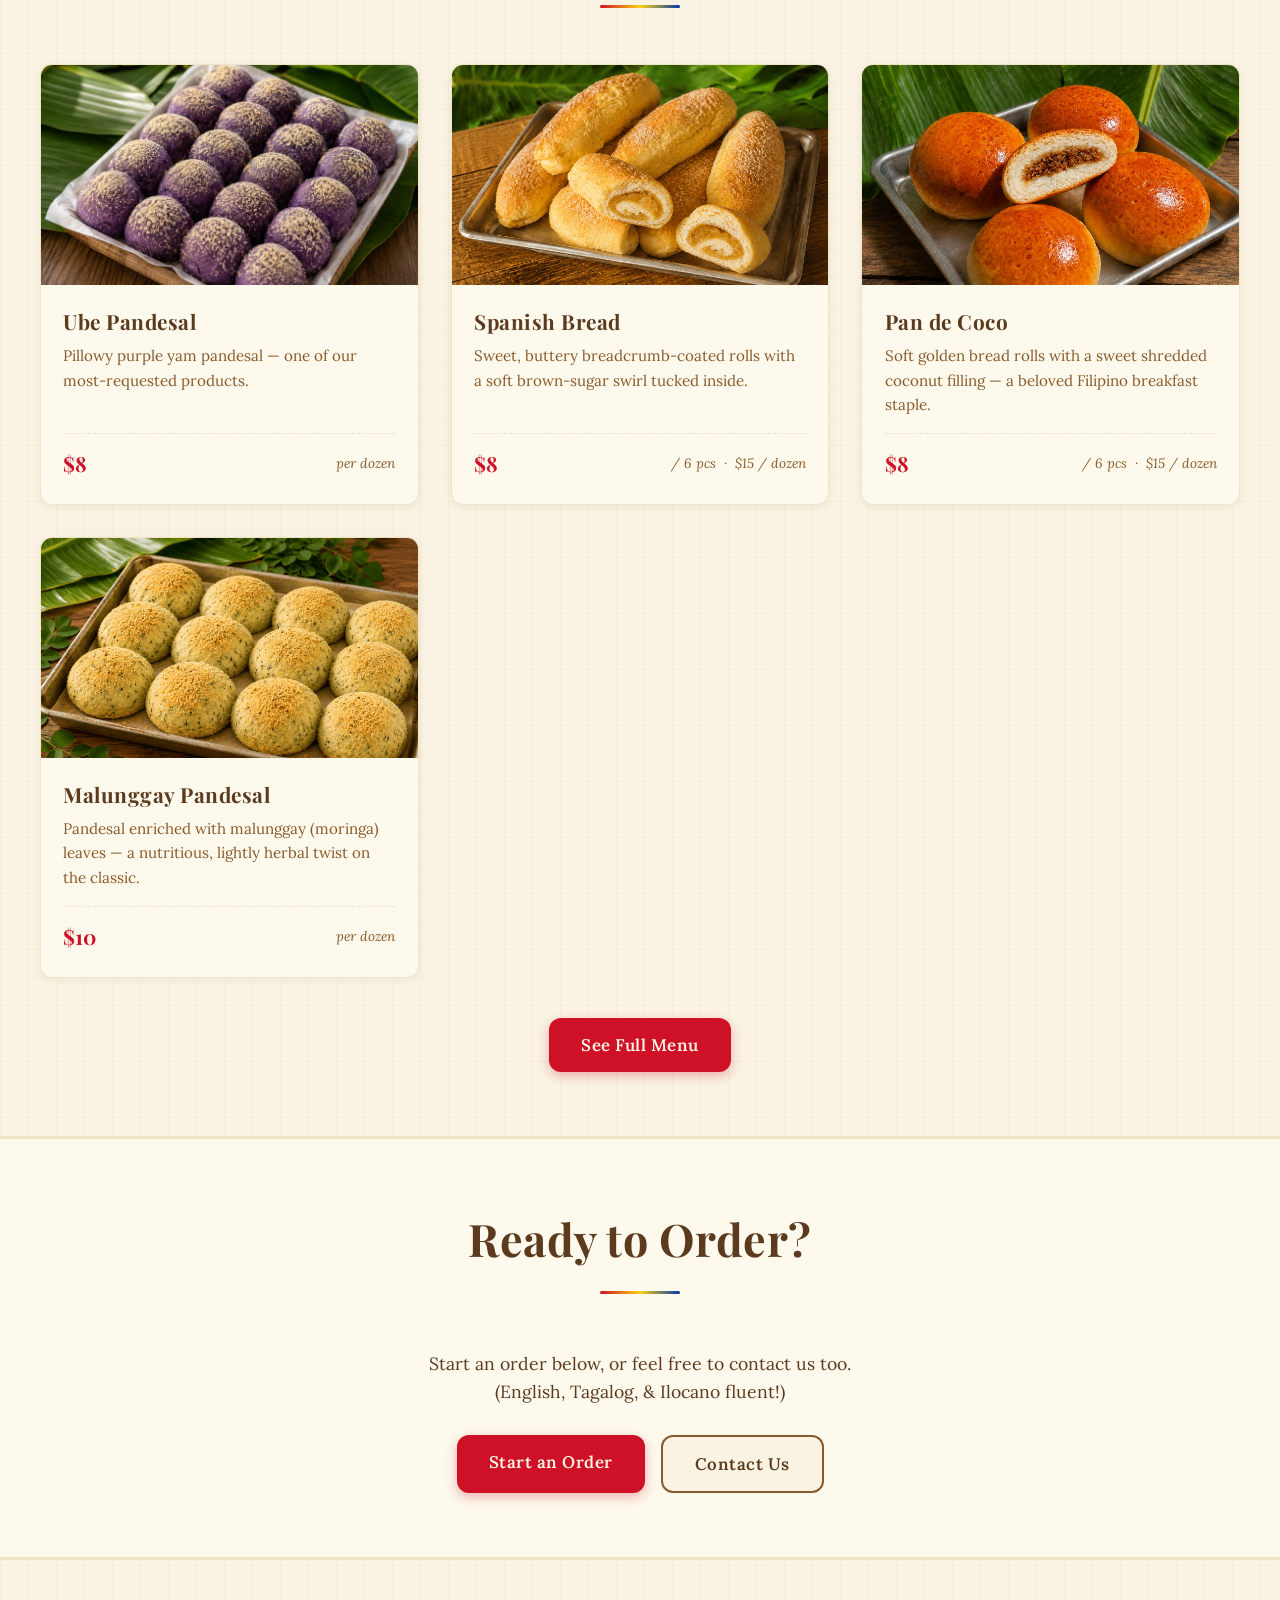
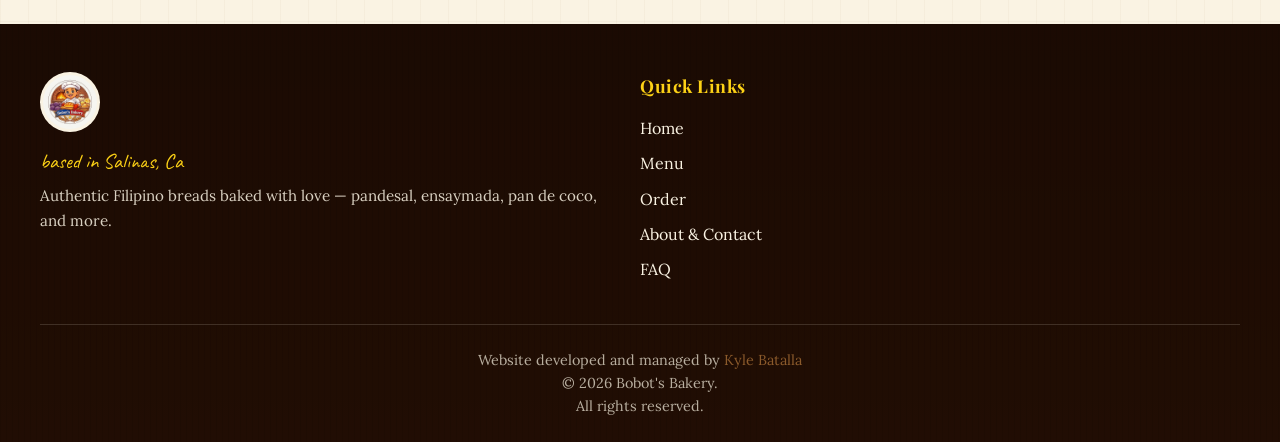
==== commit ef2f8549: "Update bio" ====
--- a/index.html
+++ b/index.html
@@ -4,7 +4,7 @@
   <meta charset="UTF-8">
   <meta name="viewport" content="width=device-width, initial-scale=1.0">
   <title>Filipino Bakery in Salinas, CA | Fresh Pandesal & Ube Bread</title>
-  <meta name="description" content="Authentic Filipino bakery in Salinas, California. Pandesal, ensaymada, spanish bread, pan de coco — homemade and baked fresh daily.">
+  <meta name="description" content="Authentic Filipino bakery in Salinas, California serving Filipino desserts. Pandesal, ensaymada, spanish bread, and pan de coco.">
   <link rel="icon" type="image/svg+xml" href="images/logo.png">
   <link href="https://fonts.googleapis.com/css2?family=Playfair+Display:wght@400;700&family=Lora:wght@400;500;600&family=Caveat:wght@400;700&display=swap" rel="stylesheet">
   <link rel="stylesheet" href="styles.css">
@@ -54,7 +54,7 @@
         <p class="tagline">homemade, baked fresh</p>
         <p class="lead">
           A taste of home, baked with love. We bring traditional Filipino breads
-          straight from our kitchen to yours — soft pandesal, sweet ensaymada,
+          and dessert straight from our kitchen to yours — soft pandesal, sweet ensaymada,
           and the pan de coco you remember from lola's table.
           <br><br>
           Based in Salinas, Ca. Local pickup only.
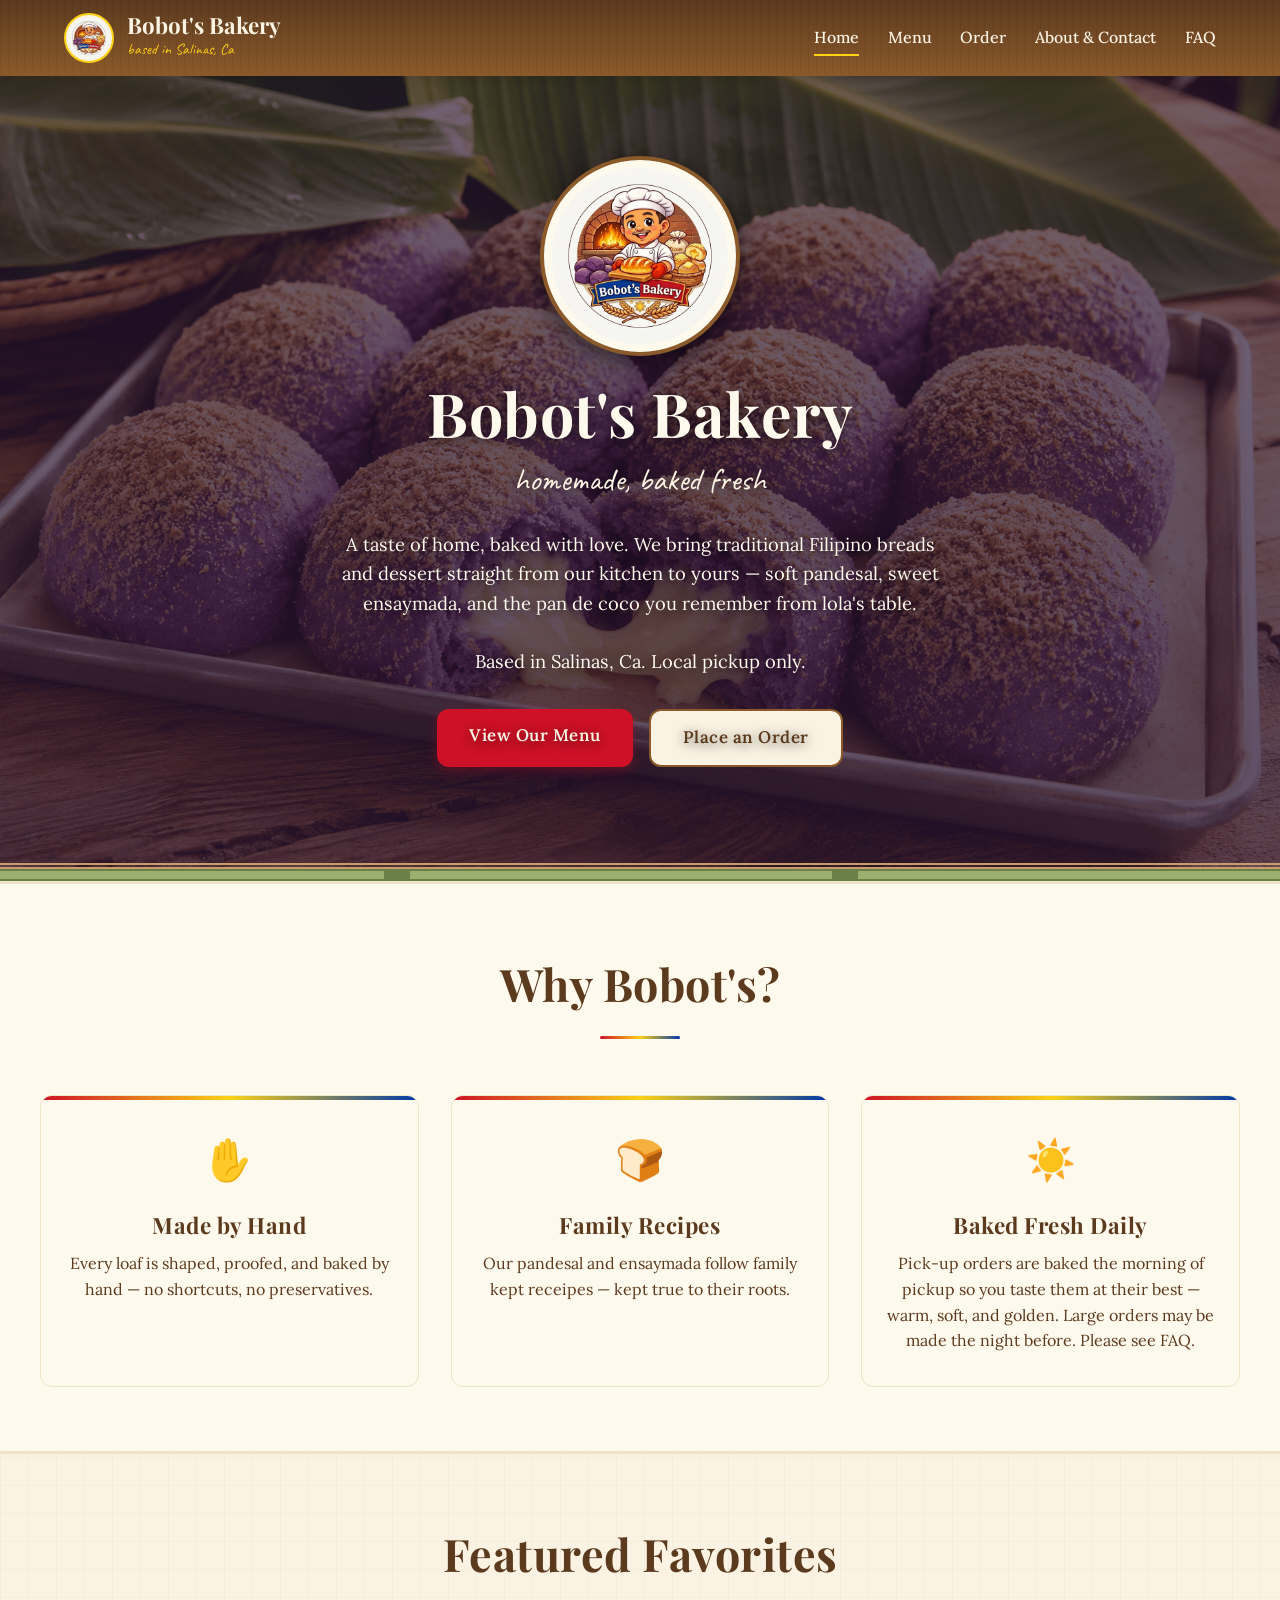
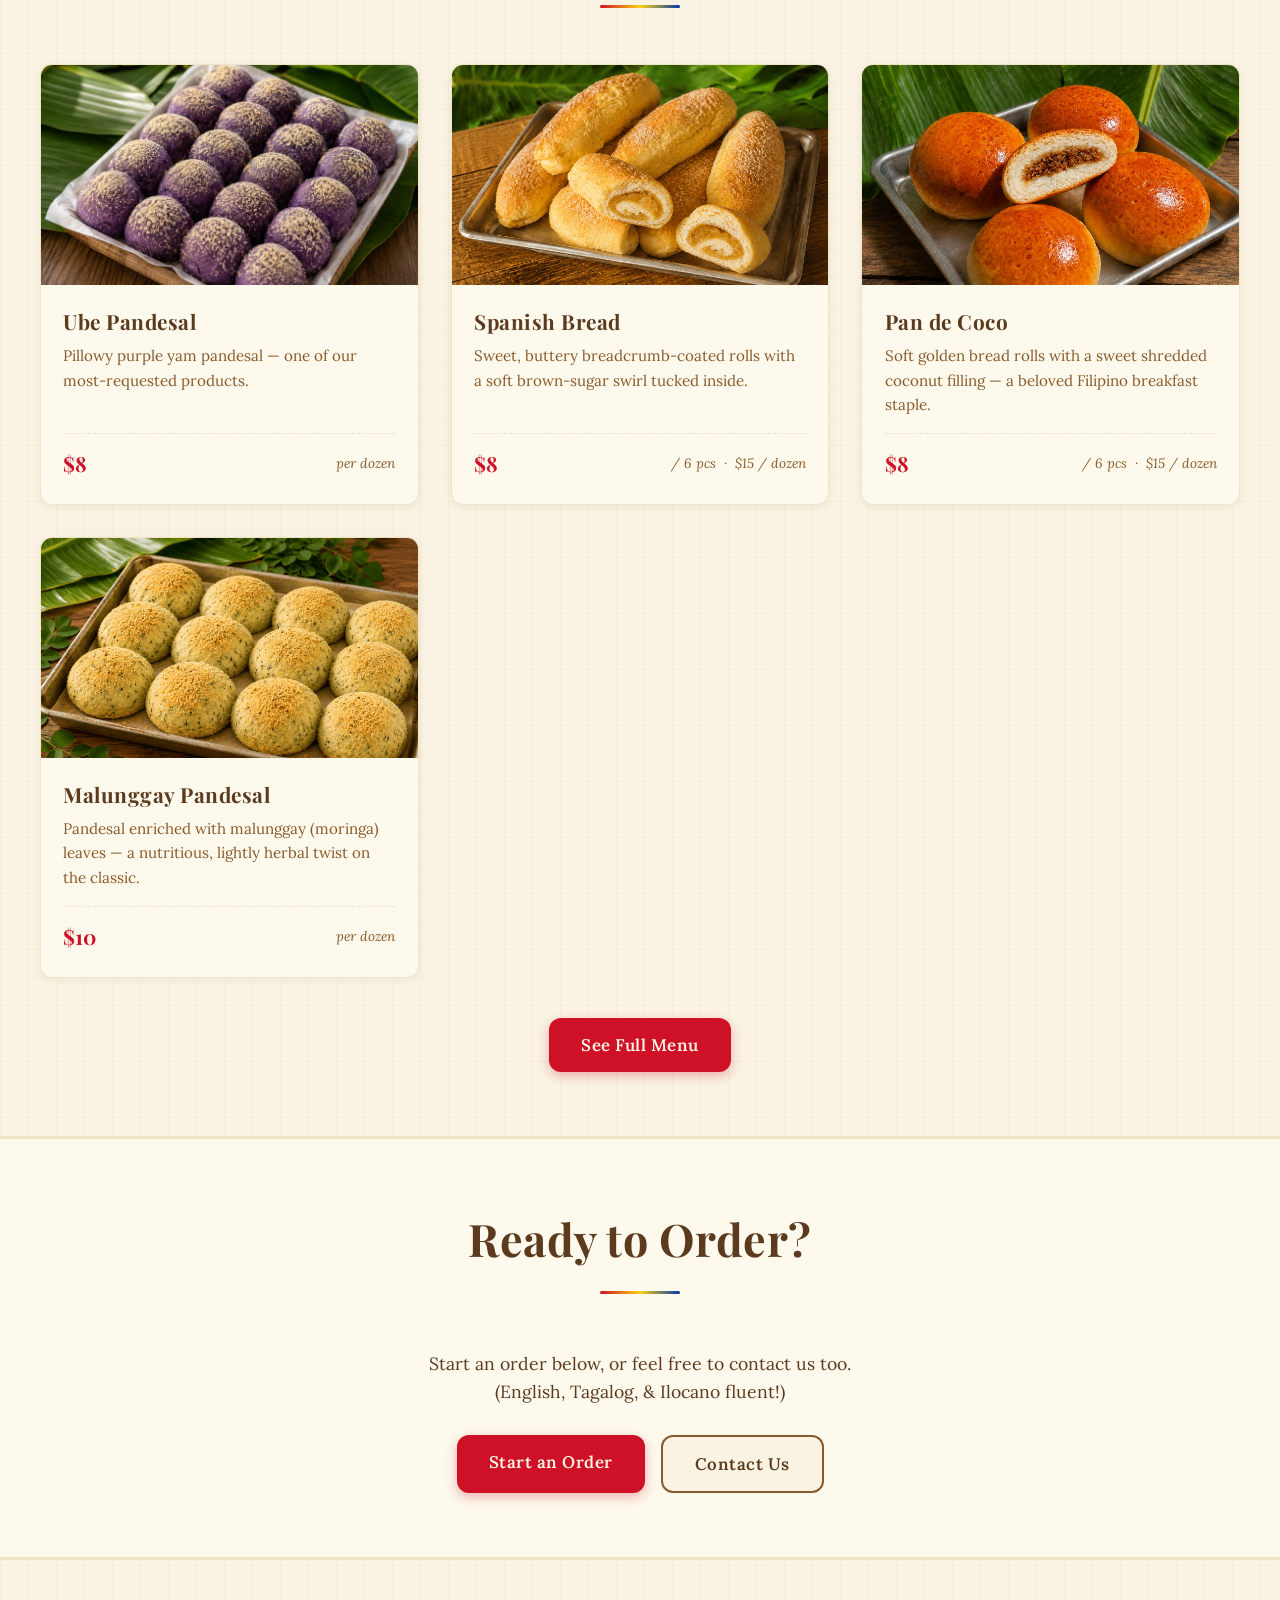
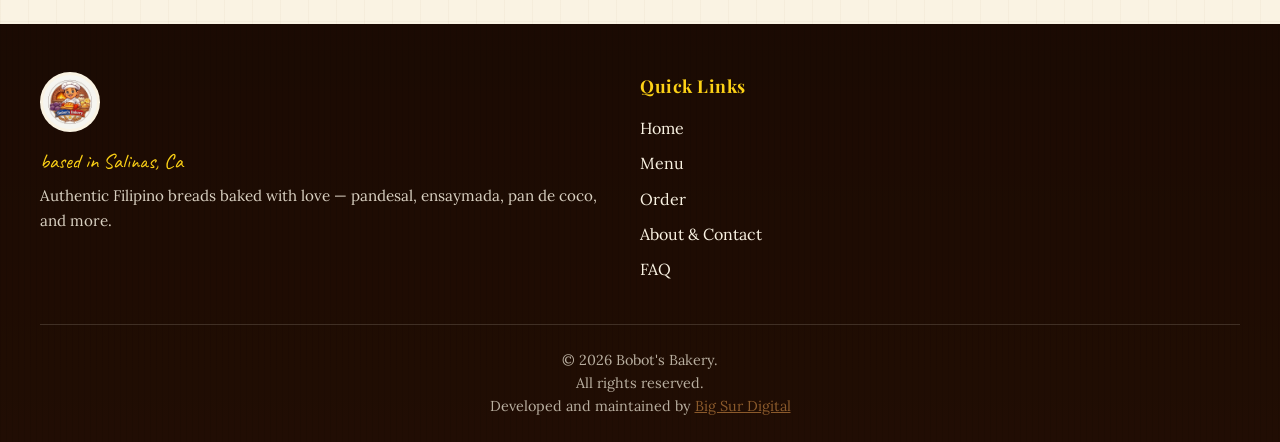
==== commit c2103848: "update footer" ====
--- a/index.html
+++ b/index.html
@@ -4,7 +4,7 @@
   <meta charset="UTF-8">
   <meta name="viewport" content="width=device-width, initial-scale=1.0">
   <title>Filipino Bakery in Salinas, CA | Fresh Pandesal & Ube Bread</title>
-  <meta name="description" content="Authentic Filipino bakery in Salinas, California serving Filipino desserts. Pandesal, ensaymada, spanish bread, and pan de coco.">
+  <meta name="description" content="Authentic Filipino bakery in Salinas, California serving Filipino food and desserts. Pandesal, ensaymada, spanish bread, and pan de coco.">
   <link rel="icon" type="image/svg+xml" href="images/logo.png">
   <link href="https://fonts.googleapis.com/css2?family=Playfair+Display:wght@400;700&family=Lora:wght@400;500;600&family=Caveat:wght@400;700&display=swap" rel="stylesheet">
   <link rel="stylesheet" href="styles.css">
@@ -193,8 +193,8 @@
 
     </div>
     <div class="footer-bottom">
-      Website developed and managed by <a href="https://kylejbatalla.github.io/Portfolio-Website/">Kyle Batalla</a><br>
       &copy; <span id="year">2026</span> Bobot's Bakery.<br>All rights reserved.
+      <br>Developed and maintained by <a href="https://big-sur.digital/"><u>Big Sur Digital</u></a>
     </div>
   </footer>
 
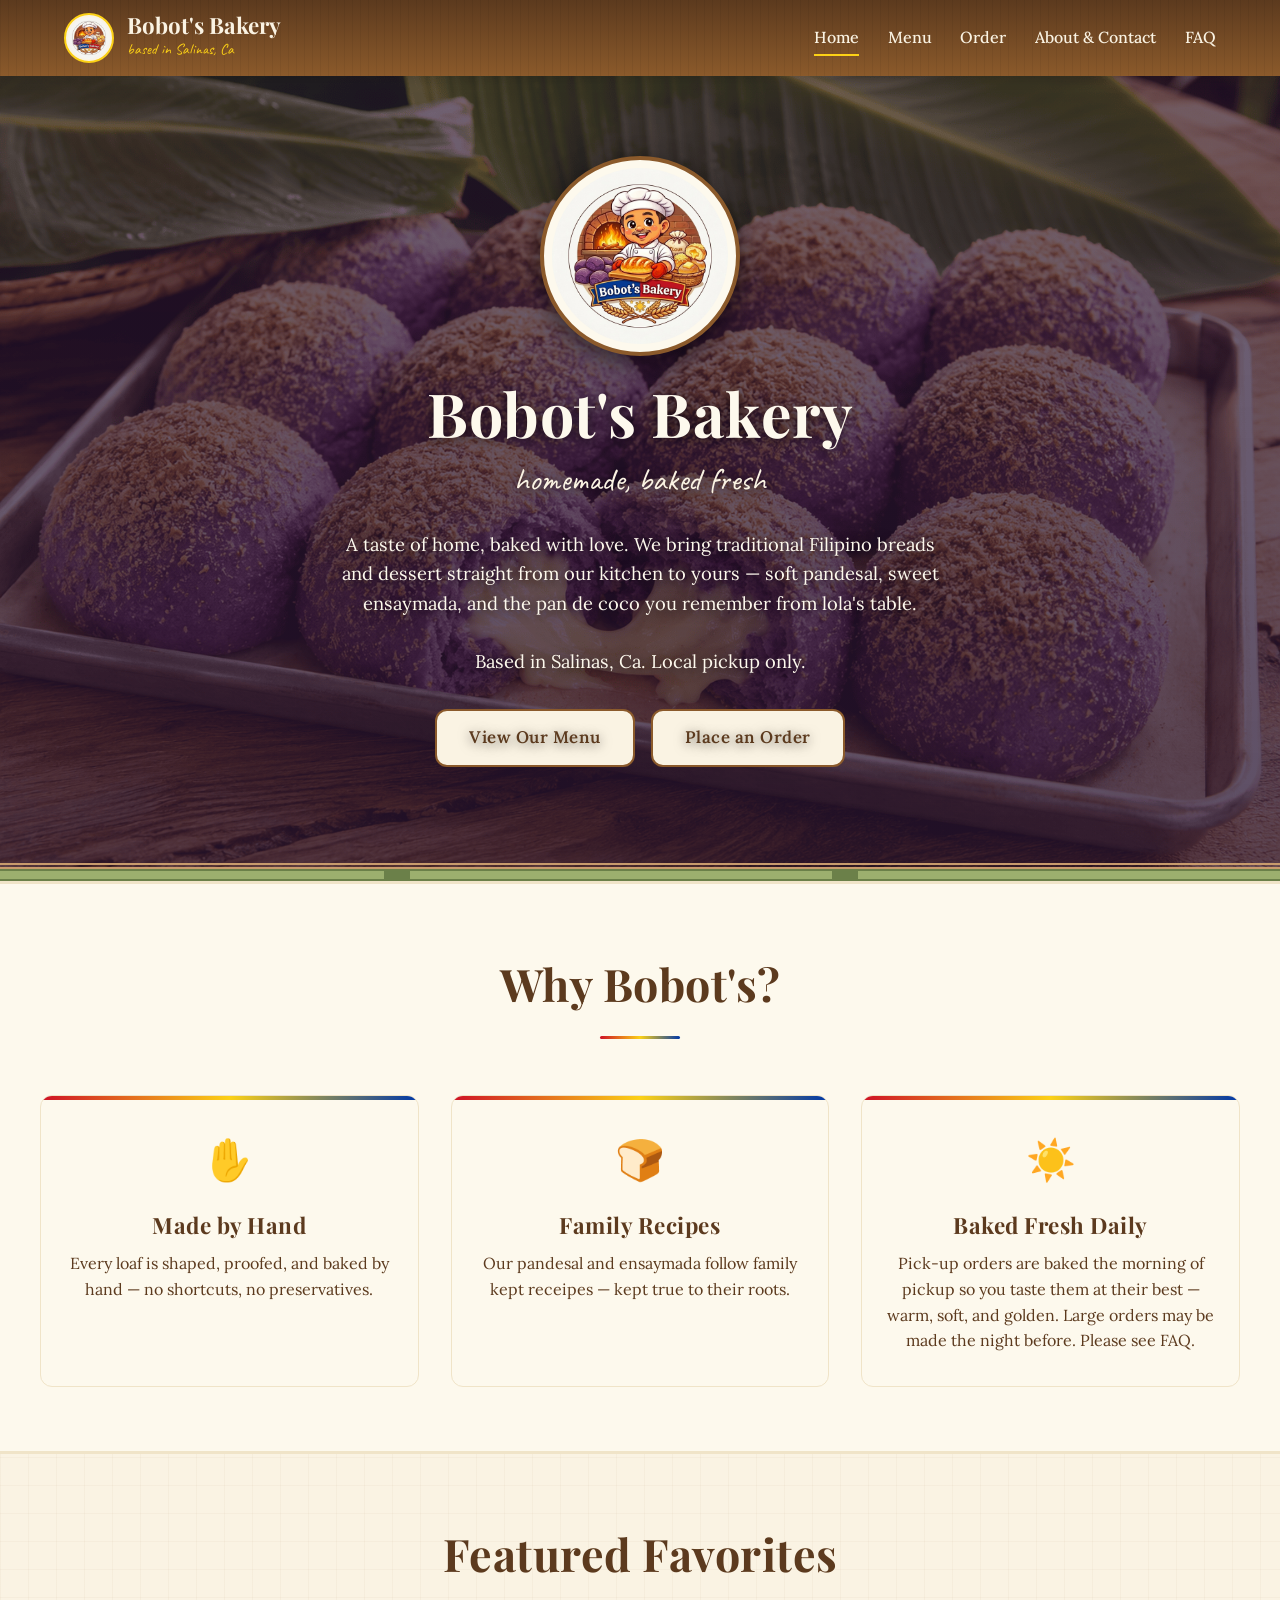
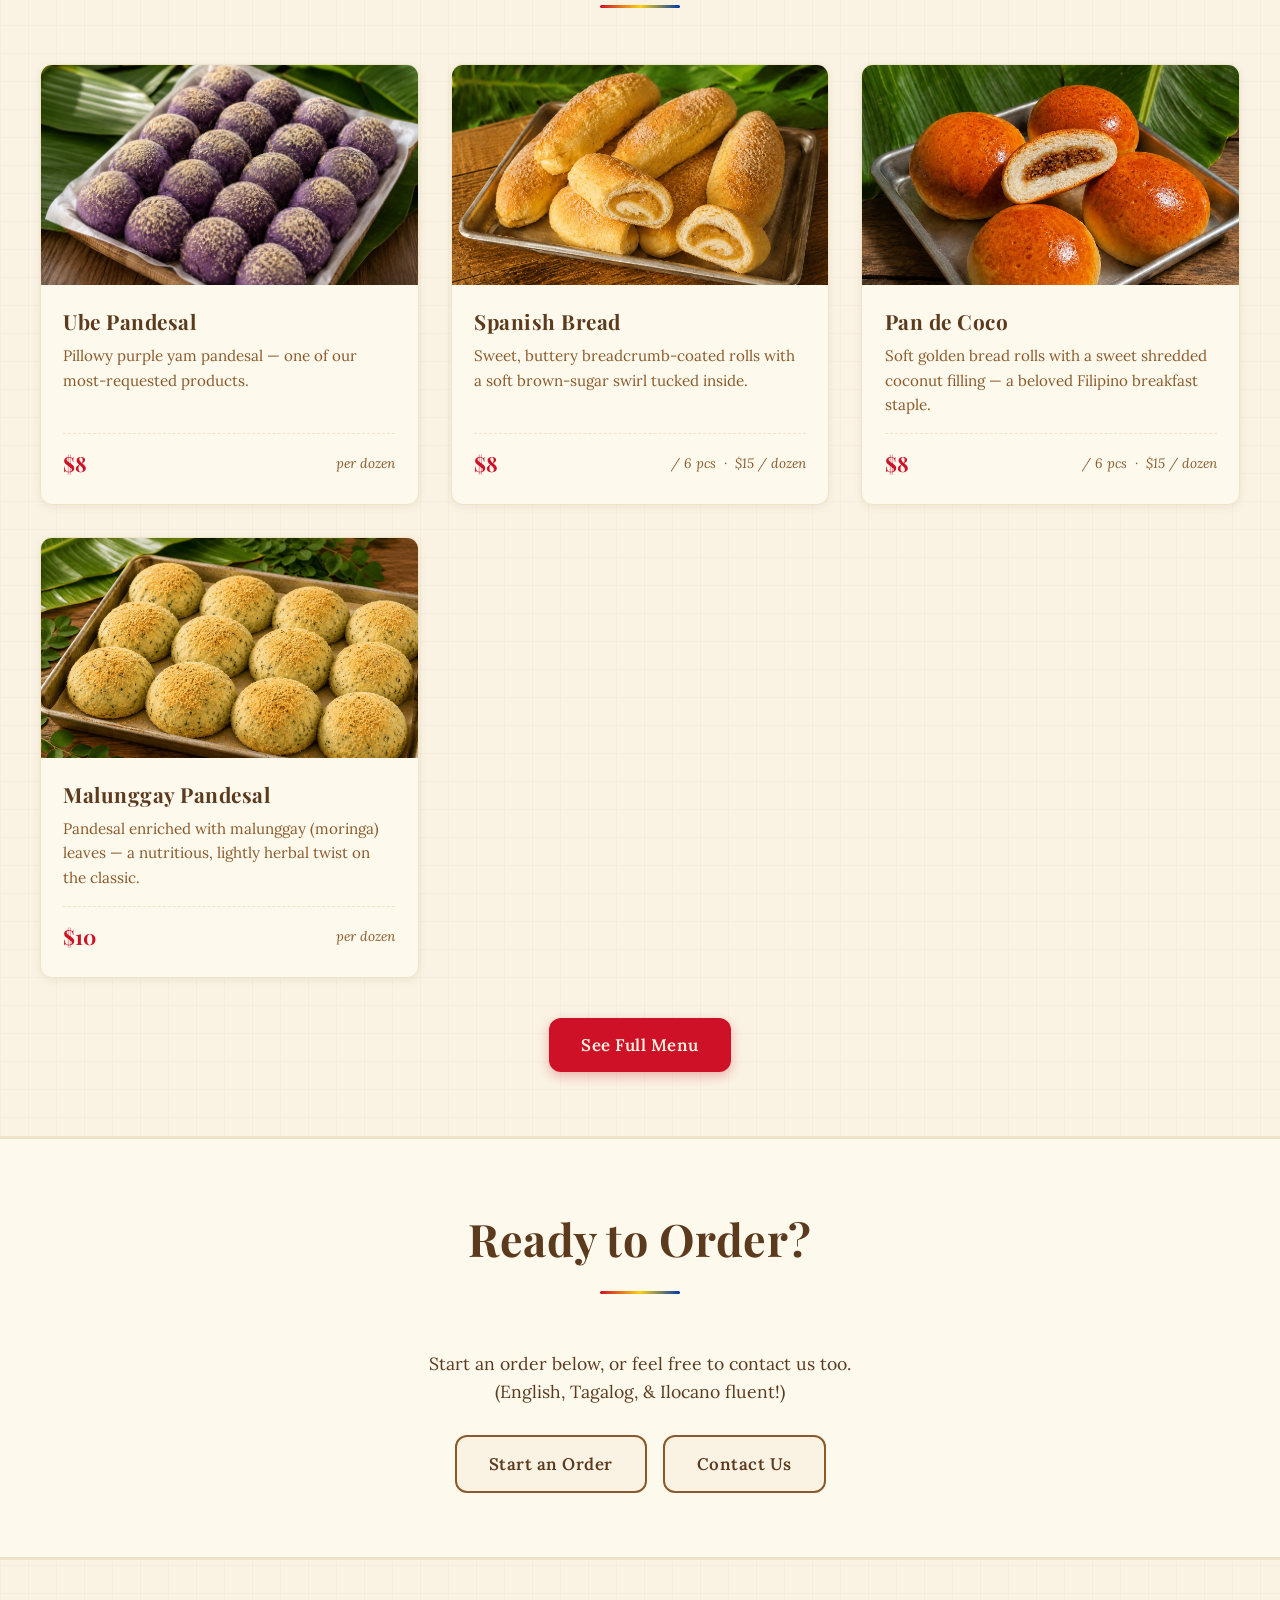
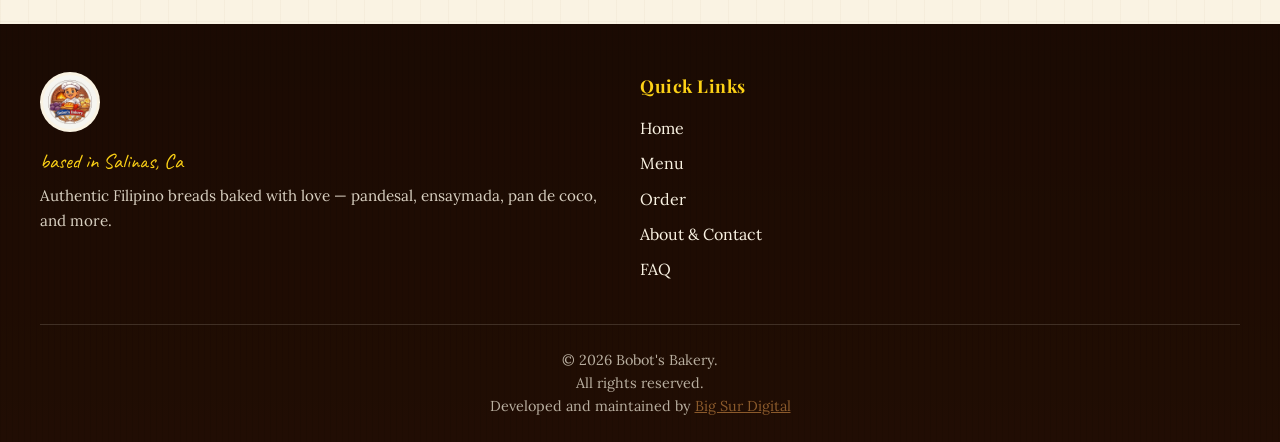
==== commit 8baf4837: "change button colors in home page" ====
--- a/index.html
+++ b/index.html
@@ -25,6 +25,17 @@
   }
 </script>
 </head>
+
+<!-- Google tag (gtag.js) -->
+<script async src="https://www.googletagmanager.com/gtag/js?id=G-KLWZS8LQX0"></script>
+<script>
+  window.dataLayer = window.dataLayer || [];
+  function gtag(){dataLayer.push(arguments);}
+  gtag('js', new Date());
+
+  gtag('config', 'G-KLWZS8LQX0');
+</script>
+
 <body>
   <header class="site-header">
     <div class="nav-container">
@@ -60,7 +71,7 @@
           Based in Salinas, Ca. Local pickup only.
         </p>
         <div class="btn-row">
-          <a href="menu.html" class="btn btn-primary">View Our Menu</a>
+          <a href="menu.html" class="btn btn-secondary">View Our Menu</a>
           <a href="order.html" class="btn btn-secondary">Place an Order</a>
         </div>
       </div>
@@ -166,7 +177,7 @@
           Start an order below, or feel free to contact us too.<br>(English, Tagalog, & Ilocano fluent!)
         </p>
         <div class="btn-row">
-          <a href="order.html" class="btn btn-primary">Start an Order</a>
+          <a href="order.html" class="btn btn-secondary">Start an Order</a>
           <a href="contact.html" class="btn btn-secondary">Contact Us</a>
         </div>
       </div>
